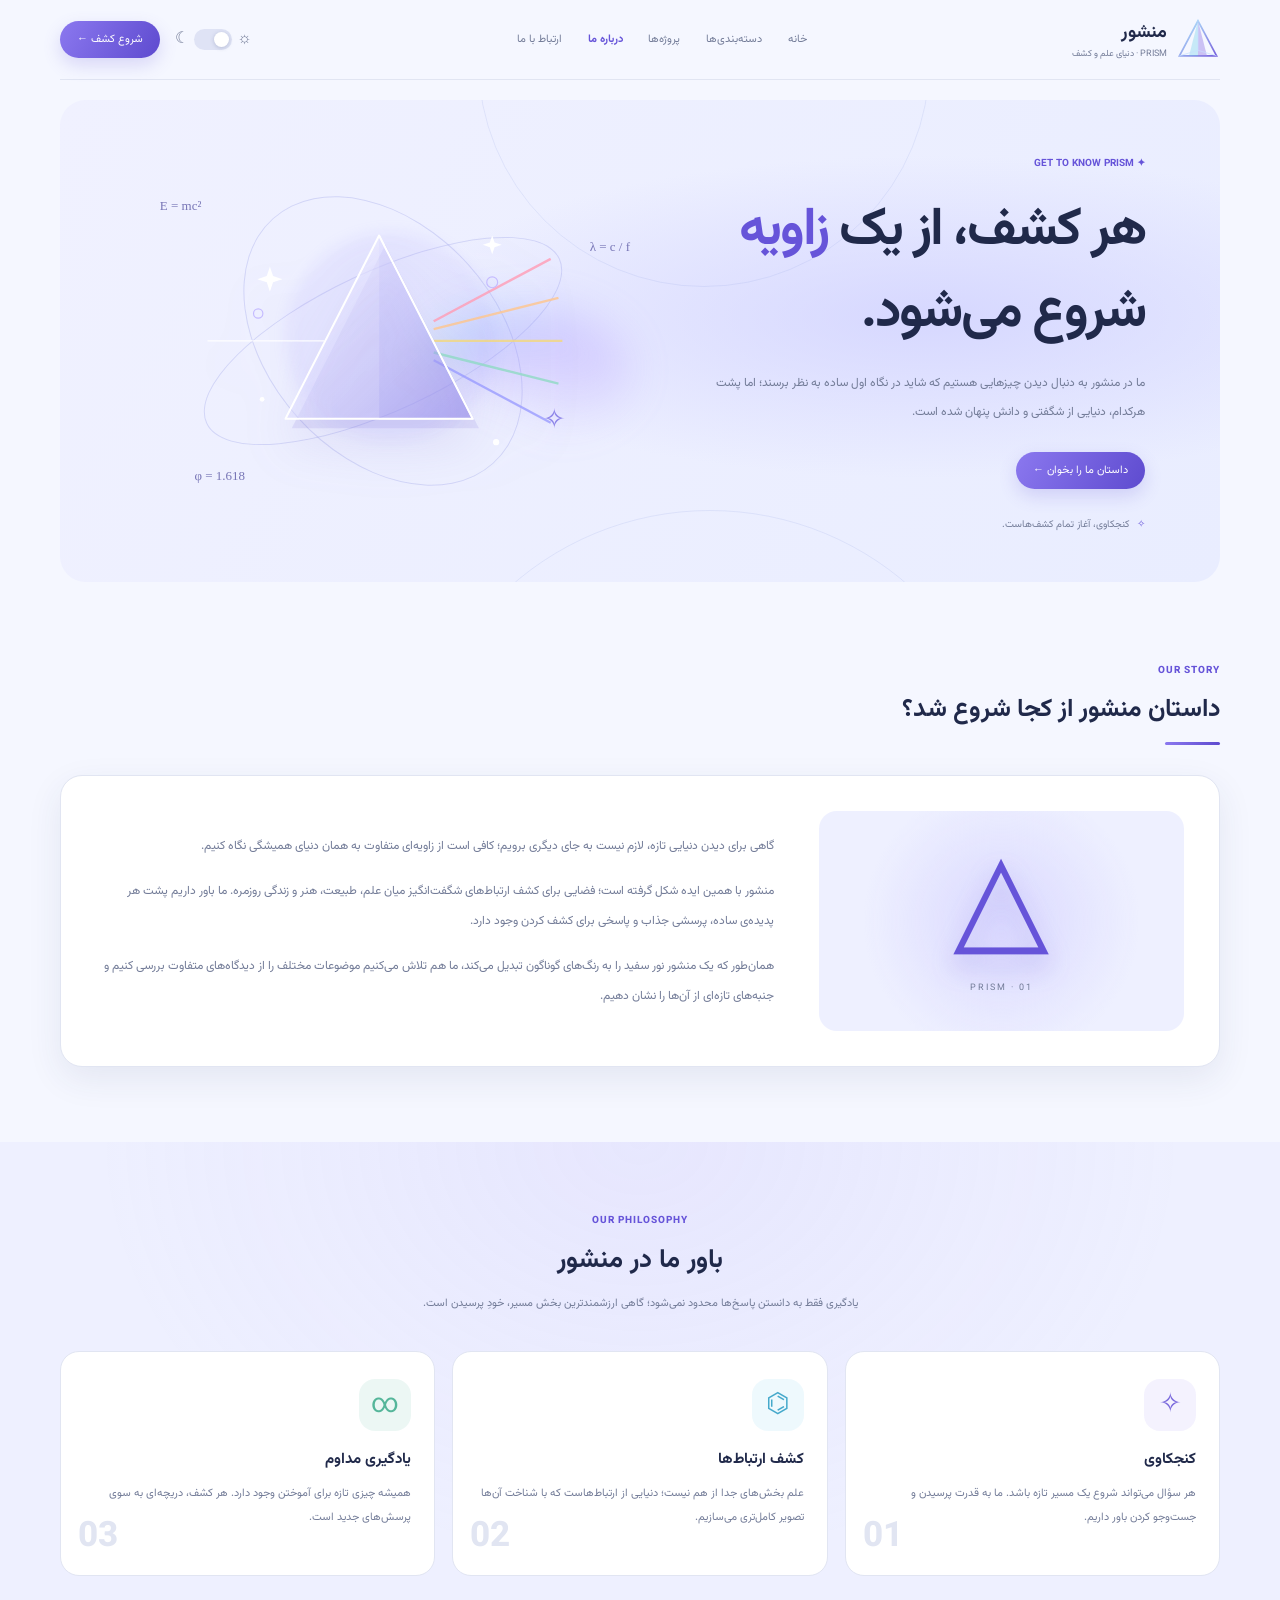
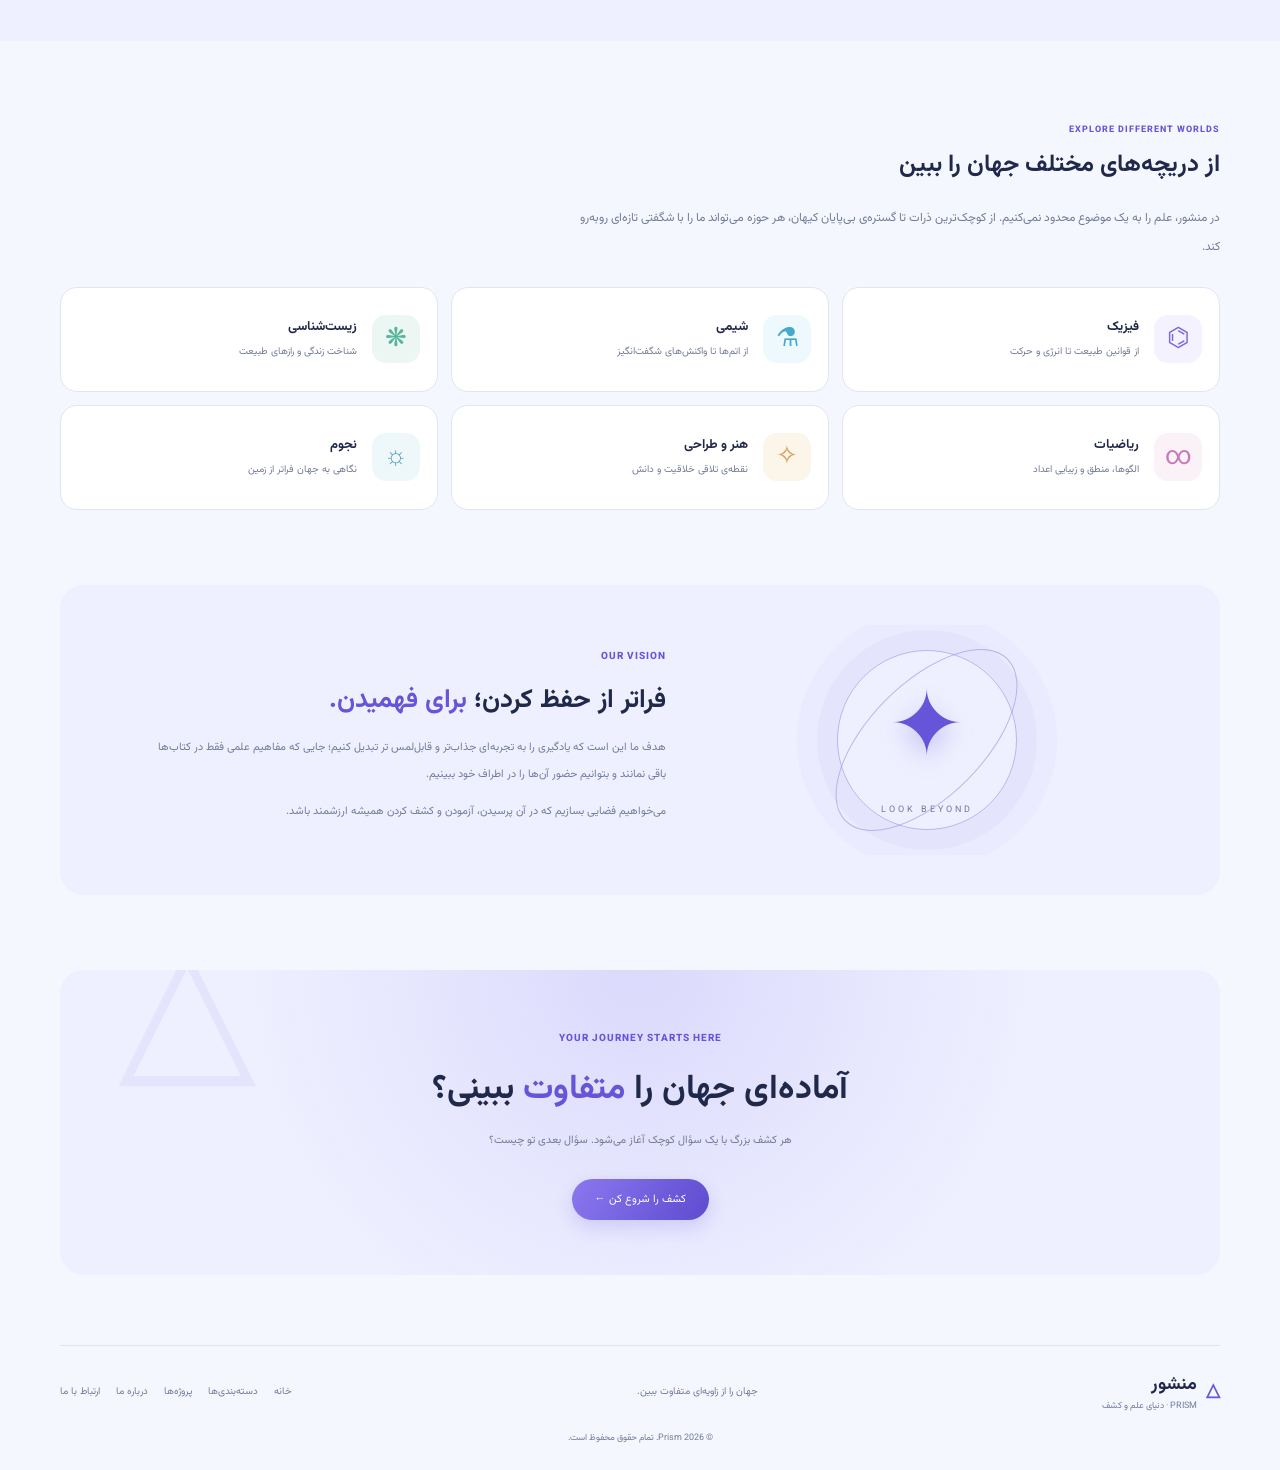
==== about.html @ 22985e74 "about first prep" ====
<!doctype html>
<html lang="fa" dir="rtl">
  <head>
    <meta charset="UTF-8" />
    <meta name="viewport" content="width=device-width, initial-scale=1.0" />
    <title>درباره ما | منشور</title>
    <link rel="preconnect" href="https://fonts.googleapis.com" />
    <link
      href="https://fonts.googleapis.com/css2?family=Vazirmatn:wght@400;500;600;700;800&display=swap"
      rel="stylesheet"
    />
    <link rel="stylesheet" href="./assets/styles/index.css" />
    <link rel="stylesheet" href="./assets/styles/about.css" />
  </head>
  <body>
    <input type="checkbox" id="theme" class="theme-toggle" />
    <div class="site">
      <header class="header container">
        <a href="index.html" class="brand">
          <svg viewBox="0 0 64 64" class="logo">
            <defs>
              <linearGradient id="logo-gradient" x2="1" y2="1">
                <stop stop-color="#b9f5ff" />
                <stop offset="1" stop-color="#7660dc" />
              </linearGradient>
            </defs>
            <path
              d="M32 4 5 55h54L32 4Z"
              fill="none"
              stroke="url(#logo-gradient)"
              stroke-width="2.5"
            />
            <path d="M32 4 19 55h13V4Z" fill="#70cde8" opacity=".35" />
            <path d="M32 4 45 55H32Z" fill="#a28bea" opacity=".5" />
            <path d="M5 55 32 47 59 55M32 4v43" fill="none" stroke="#c7dfff" />
          </svg>
          <span>
            <strong>منشور</strong>
            <small>PRISM · دنیای علم و کشف</small>
          </span>
        </a>
        <nav class="navbar">
          <a href="index.html#home">خانه</a>
          <a href="index.html#topics">دسته‌بندی‌ها</a>
          <a href="index.html#projects">پروژه‌ها</a>
          <a href="about.html" class="active">درباره ما</a>
          <a href="index.html#contact">ارتباط با ما</a>
        </nav>
        <div class="header-actions">
          <label for="theme" class="theme-switch">
            <span>☼</span>
            <i><b></b></i>
            <span>☾</span>
          </label>
          <a href="index.html#projects" class="small-btn"> شروع کشف ← </a>
        </div>
      </header>
      <main>
        <section class="about-hero container">
          <div class="about-hero-content">
            <span class="eyebrow"> ✦ GET TO KNOW PRISM </span>
            <h1>
              هر کشف، از یک
              <em>زاویه</em>
              شروع می‌شود.
            </h1>
            <p>
              ما در منشور به دنبال دیدن چیزهایی هستیم که شاید در نگاه اول ساده
              به نظر برسند؛ اما پشت هرکدام، دنیایی از شگفتی و دانش پنهان شده
              است.
            </p>
            <a href="#our-story" class="primary-btn"> داستان ما را بخوان ← </a>
            <div class="hero-caption">
              <span>✧</span>
              کنجکاوی، آغاز تمام کشف‌هاست.
            </div>
          </div>
          <div class="about-hero-visual">
            <div class="about-orbit orbit-a"></div>
            <div class="about-orbit orbit-b"></div>
            <span class="about-formula formula-a">E = mc²</span>
            <span class="about-formula formula-b">λ = c / f</span>
            <span class="about-formula formula-c">φ = 1.618</span>
            <div class="about-rainbow"></div>
            <!-- <svg
              viewBox="0 0 440 430"
              class="about-prism"
              role="img"
              aria-label="منشور شیشه‌ای"
            >
              <defs>
                <linearGradient id="about-glass" x2="1" y2="1">
                  <stop stop-color="#efffff" stop-opacity=".85" />
                  <stop offset=".5" stop-color="#a7baff" stop-opacity=".3" />
                  <stop offset="1" stop-color="#7660d9" stop-opacity=".55" />
                </linearGradient>
              </defs>
              <ellipse
                cx="220"
                cy="370"
                rx="155"
                ry="17"
                fill="#8b85e8"
                opacity=".16"
              />
              <path
                d="M220 28 34 350 406 350Z"
                fill="url(#about-glass)"
                stroke="#c9f4ff"
                stroke-width="2"
              />
              <path
                d="M220 28 34 350 220 316Z"
                fill="#78d9ed"
                opacity=".25"
                stroke="#d7f8ff"
              />
              <path
                d="M220 28 406350 220 316Z"
                fill="#b69aff"
                opacity=".25"
                stroke="#e3d7ff"
              />
              <path
                d="M34 350 220 316 406 350 220 382Z"
                fill="#9586e8"
                opacity=".3"
                stroke="#e2dcff"
              />
              <path
                d="M220 28V316M220 316 34 350M220 316 406 350"
                fill="none"
                stroke="white"
                stroke-width="1.8"
              />
            </svg> -->
            <svg
              class="about-prism"
              viewBox="0 0 500 420"
              xmlns="http://www.w3.org/2000/svg"
              role="img"
              aria-label="A glass prism splitting white light into a rainbow"
            >
              <defs>
                <linearGradient id="prismGlass" x1="0" y1="0" x2="1" y2="1">
                  <stop offset="0%" stop-color="#ffffff" stop-opacity=".85" />
                  <stop offset="50%" stop-color="#c8c5ff" stop-opacity=".35" />
                  <stop offset="100%" stop-color="#8e83e8" stop-opacity=".55" />
                </linearGradient>

                <linearGradient id="rainbow" x1="0" y1="0" x2="1" y2="0">
                  <stop offset="0%" stop-color="#ff8ca8" />
                  <stop offset="25%" stop-color="#ffc58b" />
                  <stop offset="50%" stop-color="#f6e58d" />
                  <stop offset="75%" stop-color="#9adbc4" />
                  <stop offset="100%" stop-color="#9b9bff" />
                </linearGradient>

                <linearGradient id="lightBeam">
                  <stop offset="0%" stop-color="#ffffff" stop-opacity=".9" />
                  <stop offset="100%" stop-color="#ffffff" stop-opacity="0" />
                </linearGradient>

                <filter
                  id="softGlow"
                  x="-50%"
                  y="-50%"
                  width="200%"
                  height="200%"
                >
                  <feGaussianBlur stdDeviation="9" />
                </filter>
              </defs>

              <!-- Background glow -->
              <circle
                cx="260"
                cy="205"
                r="135"
                fill="#a99fff"
                opacity=".13"
                filter="url(#softGlow)"
              />

              <!-- Incoming light -->
              <path
                d="M25 210 L175 210"
                stroke="url(#lightBeam)"
                stroke-width="5"
                stroke-linecap="round"
              />

              <path
                d="M25 210 L175 210"
                stroke="#ffffff"
                stroke-width="1.5"
                opacity=".9"
              />

              <!-- Rainbow light -->
              <path
                d="M315 185 L465 105"
                stroke="#ff9bb4"
                stroke-width="3"
                opacity=".8"
              />

              <path
                d="M315 195 L475 155"
                stroke="#ffc58b"
                stroke-width="3"
                opacity=".8"
              />

              <path
                d="M315 210 L480 210"
                stroke="#f3d77c"
                stroke-width="3"
                opacity=".8"
              />

              <path
                d="M315 225 L475 265"
                stroke="#8fdac4"
                stroke-width="3"
                opacity=".8"
              />

              <path
                d="M315 235 L465 315"
                stroke="#9a9cff"
                stroke-width="3"
                opacity=".8"
              />

              <!-- Prism shadow -->
              <path
                d="M245 75 L365 310 L125 310 Z"
                fill="#6555c9"
                opacity=".12"
                transform="translate(8 12)"
              />

              <!-- Main prism -->
              <path
                d="M245 75 L365 310 L125 310 Z"
                fill="url(#prismGlass)"
                stroke="#ffffff"
                stroke-width="2.5"
                stroke-linejoin="round"
              />

              <!-- Inner glass reflection -->
              <path
                d="M245 75 L245 310 L125 310 Z"
                fill="#ffffff"
                opacity=".15"
              />

              <path
                d="M245 75 L365 310 L245 310"
                fill="none"
                stroke="#ffffff"
                stroke-width="2"
                opacity=".65"
              />

              <!-- Small sparkles -->
              <g fill="#ffffff">
                <path
                  d="M105 115 L109 127 L121 131 L109 135 L105 147 L101 135 L89 131 L101 127 Z"
                />
                <path
                  d="M390 75 L393 84 L402 87 L393 90 L390 99 L387 90 L378 87 L387 84 Z"
                />
                <circle cx="395" cy="340" r="4" />
                <circle cx="95" cy="285" r="3" />
              </g>

              <!-- Decorative circles -->
              <circle
                cx="390"
                cy="135"
                r="7"
                fill="none"
                stroke="#c4baff"
                stroke-width="1.5"
              />
              <circle
                cx="90"
                cy="175"
                r="6"
                fill="none"
                stroke="#c4baff"
                stroke-width="1.5"
              />
            </svg>
            <span class="about-spark">✧</span>
          </div>
        </section>
        <section class="story-section container" id="our-story">
          <div class="story-heading">
            <small>OUR STORY</small>
            <h2>داستان منشور از کجا شروع شد؟</h2>
            <span class="heading-line"></span>
          </div>
          <div class="story-content">
            <div class="story-symbol">
              <span>△</span>
              <small>PRISM · 01</small>
            </div>
            <div class="story-text">
              <p>
                گاهی برای دیدن دنیایی تازه، لازم نیست به جای دیگری برویم؛ کافی
                است از زاویه‌ای متفاوت به همان دنیای همیشگی نگاه کنیم.
              </p>
              <p>
                منشور با همین ایده شکل گرفته است؛ فضایی برای کشف ارتباط‌های
                شگفت‌انگیز میان علم، طبیعت، هنر و زندگی روزمره. ما باور داریم
                پشت هر پدیده‌ی ساده، پرسشی جذاب و پاسخی برای کشف کردن وجود دارد.
              </p>
              <p>
                همان‌طور که یک منشور نور سفید را به رنگ‌های گوناگون تبدیل
                می‌کند، ما هم تلاش می‌کنیم موضوعات مختلف را از دیدگاه‌های متفاوت
                بررسی کنیم و جنبه‌های تازه‌ای از آن‌ها را نشان دهیم.
              </p>
            </div>
          </div>
        </section>
        <section class="philosophy-section">
          <div class="container">
            <div class="center-heading">
              <small>OUR PHILOSOPHY</small>
              <h2>باور ما در منشور</h2>
              <p>
                یادگیری فقط به دانستن پاسخ‌ها محدود نمی‌شود؛ گاهی ارزشمندترین
                بخش مسیر، خودِ پرسیدن است.
              </p>
            </div>
            <div class="belief-grid">
              <article class="belief-card">
                <div class="belief-icon purple-icon">✧</div>
                <h3>کنجکاوی</h3>
                <p>
                  هر سؤال می‌تواند شروع یک مسیر تازه باشد. ما به قدرت پرسیدن و
                  جست‌وجو کردن باور داریم.
                </p>
                <span>01</span>
              </article>
              <article class="belief-card">
                <div class="belief-icon blue-icon">⌬</div>
                <h3>کشف ارتباط‌ها</h3>
                <p>
                  علم بخش‌های جدا از هم نیست؛ دنیایی از ارتباط‌هاست که با شناخت
                  آن‌ها تصویر کامل‌تری می‌سازیم.
                </p>
                <span>02</span>
              </article>
              <article class="belief-card">
                <div class="belief-icon green-icon">∞</div>
                <h3>یادگیری مداوم</h3>
                <p>
                  همیشه چیزی تازه برای آموختن وجود دارد. هر کشف، دریچه‌ای به سوی
                  پرسش‌های جدید است.
                </p>
                <span>03</span>
              </article>
            </div>
          </div>
        </section>
        <section class="fields-section container">
          <div class="section-heading">
            <div>
              <small>EXPLORE DIFFERENT WORLDS</small>
              <h2>از دریچه‌های مختلف جهان را ببین</h2>
            </div>
          </div>
          <p class="fields-description">
            در منشور، علم را به یک موضوع محدود نمی‌کنیم. از کوچک‌ترین ذرات تا
            گستره‌ی بی‌پایان کیهان، هر حوزه می‌تواند ما را با شگفتی تازه‌ای
            روبه‌رو کند.
          </p>
          <div class="fields-grid">
            <article class="field-card field-purple">
              <span>⌬</span>
              <div>
                <h3>فیزیک</h3>
                <p>از قوانین طبیعت تا انرژی و حرکت</p>
              </div>
            </article>
            <article class="field-card field-blue">
              <span>⚗</span>
              <div>
                <h3>شیمی</h3>
                <p>از اتم‌ها تا واکنش‌های شگفت‌انگیز</p>
              </div>
            </article>
            <article class="field-card field-green">
              <span>❋</span>
              <div>
                <h3>زیست‌شناسی</h3>
                <p>شناخت زندگی و رازهای طبیعت</p>
              </div>
            </article>
            <article class="field-card field-pink">
              <span>∞</span>
              <div>
                <h3>ریاضیات</h3>
                <p>الگوها، منطق و زیبایی اعداد</p>
              </div>
            </article>
            <article class="field-card field-orange">
              <span>✧</span>
              <div>
                <h3>هنر و طراحی</h3>
                <p>نقطه‌ی تلاقی خلاقیت و دانش</p>
              </div>
            </article>
            <article class="field-card field-cyan">
              <span>☼</span>
              <div>
                <h3>نجوم</h3>
                <p>نگاهی به جهان فراتر از زمین</p>
              </div>
            </article>
          </div>
        </section>
        <section class="vision-section container">
          <div class="vision-art">
            <div class="vision-circle circle-one"></div>
            <div class="vision-circle circle-two"></div>
            <span>✦</span>
            <small>LOOK BEYOND</small>
          </div>
          <div class="vision-content">
            <small>OUR VISION</small>
            <h2>
              فراتر از حفظ کردن؛
              <em>برای فهمیدن.</em>
            </h2>
            <p>
              هدف ما این است که یادگیری را به تجربه‌ای جذاب‌تر و قابل‌لمس‌ تر
              تبدیل کنیم؛ جایی که مفاهیم علمی فقط در کتاب‌ها باقی نمانند و
              بتوانیم حضور آن‌ها را در اطراف خود ببینیم.
            </p>
            <p>
              می‌خواهیم فضایی بسازیم که در آن پرسیدن، آزمودن و کشف کردن همیشه
              ارزشمند باشد.
            </p>
          </div>
        </section>
        <section class="about-cta container">
          <div class="cta-decoration">△</div>
          <small>YOUR JOURNEY STARTS HERE</small>
          <h2>
            آماده‌ای جهان را
            <em>متفاوت</em> ببینی؟
          </h2>
          <p>هر کشف بزرگ با یک سؤال کوچک آغاز می‌شود. سؤال بعدی تو چیست؟</p>
          <a href="index.html#topics" class="cta-button"> کشف را شروع کن ← </a>
        </section>
      </main>
      <footer class="footer container" id="contact">
        <a href="index.html" class="brand">
          <strong class="footer-logo">△</strong>
          <span>
            <b>منشور</b>
            <small>PRISM · دنیای علم و کشف</small>
          </span>
        </a>
        <p>جهان را از زاویه‌ای متفاوت ببین.</p>
        <div class="footer-links">
          <a href="index.html#home">خانه</a>
          <a href="index.html#topics">دسته‌بندی‌ها</a>
          <a href="index.html#projects">پروژه‌ها</a>
          <a href="about.html">درباره ما</a>
          <a href="index.html#contact">ارتباط با ما</a>
        </div>
        <small class="copyright"> © 2026 Prism. تمام حقوق محفوظ است. </small>
      </footer>
    </div>
  </body>
</html>
---- assets/styles/index.css ----
:root {
  /* Main colors */
  --bg: #f5f7ff;
  --surface: #ffffff;
  --soft: #eef0ff;
  --text: #20294a;
  --muted: #737c98;
  --line: #e1e5f2;
  --primary: #6654d9;
  --shadow: 0 12px 35px #2e366a16;

  /* Prism colors */
  --prism-glass: #c8c5ff;
  --prism-shadow: #6555c9;
  --prism-glow: #a99fff;
  --prism-reflection: #ffffff;

  /* Rainbow colors */
  --rainbow-pink: #ff8ca8;
  --rainbow-orange: #ffc58b;
  --rainbow-yellow: #f6e58d;
  --rainbow-green: #9adbc4;
  --rainbow-purple: #9b9bff;

  /* Decorative colors */
  --prism-sparkle: #ffffff;
  --prism-decoration: #c4baff;
}
* {
  box-sizing: border-box;
}

html {
  scroll-behavior: smooth;
}

body {
  margin: 0;
  background: var(--bg);
  color: var(--text);
  font-family: "Vazirmatn", sans-serif;
  transition:
    background 0.3s,
    color 0.3s;
}
a {
  color: inherit;
  text-decoration: none;
}
.container {
  width: min(1160px, calc(100% - 44px));
  margin: auto;
}
.site {
  overflow: hidden;
}
.theme-toggle {
  position: absolute;
  opacity: 0;
  pointer-events: none;
}
.header {
  min-height: 80px;
  display: flex;
  align-items: center;
  justify-content: space-between;
  gap: 22px;
  border-bottom: 1px solid var(--line);
}
.brand {
  display: flex;
  align-items: center;
  gap: 9px;
  flex-shrink: 0;
}
.logo {
  width: 44px;
  aspect-ratio: 1;
}
.brand span {
  display: flex;
  flex-direction: column;
}
.brand strong,
.brand b {
  font-size: 18px;
}
.brand small {
  font-size: 9px;
  color: var(--muted);
}
.navbar {
  display: flex;
  gap: clamp(12px, 2vw, 27px);
}
.navbar a {
  font-size: 11px;
  color: var(--muted);
  transition: color 0.2s;
}
.navbar a:hover,
.navbar .active {
  color: var(--primary);
  font-weight: 700;
}
.header-actions {
  display: flex;
  align-items: center;
  gap: 15px;
}
.theme-switch {
  display: flex;
  align-items: center;
  gap: 5px;
  cursor: pointer;
  color: var(--muted);
}
.theme-switch i {
  width: 38px;
  height: 21px;
  border-radius: 20px;
  background: #dfe3f5;
  padding: 3px;
}
.theme-switch i b {
  display: block;
  width: 15px;
  height: 15px;
  background: white;
  border-radius: 50%;
  transition: transform 0.25s;
  box-shadow: 0 1px 4px #64709a55;
}

.small-btn,
.primary-btn {
  background: linear-gradient(120deg, #8b78ef, #5e4bcf);
  color: white;
  border-radius: 25px;
  padding: 10px 17px;
  font-size: 11px;
  box-shadow: 0 7px 18px #6654d933;
}

.hero {
  position: relative;
  isolation: isolate;
  overflow: hidden;
  margin-top: 20px;
  min-height: 475px;
  padding: 55px clamp(25px, 6vw, 75px);
  border-radius: 26px;
  display: grid;
  grid-template-columns: 1fr 1fr;
  align-items: center;
  gap: 15px;
  background:
    radial-gradient(ellipse at 75% 45%, #c8c8ff99, transparent 43%),
    linear-gradient(120deg, #f0f1ff, #e9edff);
}
.hero:before,
.hero:after {
  content: "";
  position: absolute;
  z-index: -1;
  border: 1px solid #9da8e533;
  border-radius: 50%;
}
.hero:before {
  width: 500px;
  height: 500px;
  right: 24%;
  top: -50%;
}
.hero:after {
  width: 650px;
  height: 650px;
  right: 20%;
  bottom: -110%;
}
.hero-content {
  z-index: 2;
}
.eyebrow {
  color: var(--primary);
  font-size: 10px;
  font-weight: 700;
}
.hero h1 {
  font-size: clamp(36px, 5vw, 56px);
  line-height: 1.4;
  margin: 15px 0 10px;
  letter-spacing: -2px;
}
h1 em {
  font-style: normal;
  color: var(--primary);
}
.hero h3 {
  font-size: 15px;
  margin: 0 0 9px;
}
.hero-content p {
  font-size: 12px;
  color: var(--muted);
  line-height: 2.2;
  max-width: 430px;
}
.hero-buttons {
  display: flex;
  flex-wrap: wrap;
  gap: 11px;
  margin-top: 22px;
}

.primary-btn,
.secondary-btn {
  display: inline-block;
  border-radius: 25px;
  padding: 10px 17px;
  font-size: 11px;
  transition: 0.25s;
}
.primary-btn:hover,
.secondary-btn:hover {
  transform: translateY(-3px);
}
.secondary-btn {
  border: 1px solid #b9bce0;
  background: #ffffff66;
}
.hero-note {
  display: block;
  color: var(--muted);
  font-size: 10px;
  margin-top: 25px;
}
.hero-visual {
  position: relative;
  min-height: 350px;

  display: grid;
  place-items: center;
}
.prism {
  width: min(100%, 410px);
  z-index: 2;
  filter: drop-shadow(0 25px 22px #7167c52b);
}
.formula {
  position: absolute;
  color: #7775b6;
  font: 14px Georgia;
  z-index: 3;
}
.formula-1 {
  top: 7%;
  left: 5%;
}

.formula-2 {
  right: 0;
  top: 17%;
}
.formula-3 {
  bottom: 8%;
  left: 12%;
}
.orbit {
  position: absolute;
  border: 1px solid #9a9fe755;
  border-radius: 50%;
  transform: rotate(-25deg);
}
.orbit-1 {
  width: 420px;
  height: 140px;
}
.orbit-2 {
  width: 350px;
  height: 230px;
  transform: rotate(48deg);
}
.rainbow {
  position: absolute;
  width: 220px;
  height: 140px;
  right: -4%;
  top: 38%;
  border-radius: 50%;
  background: conic-gradient(
    from 250deg at 10% 50%,
    #ff6c8c77,
    #ffcf6c77,
    #70e6c977,
    #67baff77,
    #a78aff77,
    transparent 65%
  );
  filter: blur(22px);
  opacity: 0.65;
}
.spark {
  position: absolute;
  right: 12%;
  bottom: 22%;
  color: #8c83e8;
  font-size: 25px;
  z-index: 3;
}
.section {
  padding-top: 62px;
}
.section-heading {
  display: flex;
  align-items: end;
  justify-content: space-between;
  margin-bottom: 20px;
  gap: 15px;
}
.section-heading small,
.about-content > small {
  font-size: 9px;
  color: var(--primary);
  font-weight: 800;
  letter-spacing: 1px;
}
.section-heading h2,
.about-content h2 {
  font-size: 24px;
  margin: 5px 0 0;
}
.section-heading a {
  font-size: 11px;
  color: var(--primary);
}
.section-heading p {
  font-size: 11px;
  color: var(--muted);
}
.categories {
  display: grid;
  grid-template-columns: repeat(6, 1fr);
  gap: 12px;
}
.category {
  min-height: 135px;
  background: var(--surface);
  border: 1px solid var(--line);
  border-radius: 17px;
  display: flex;
  align-items: center;
  justify-content: center;
  flex-direction: column;
  gap: 7px;
  box-shadow: 0 5px 18px #29366a0a;
  transition: 0.25s;
}
.category:hover {
  transform: translateY(-5px);
  box-shadow: var(--shadow);
}
.category i {
  display: grid;
  place-items: center;
  width: 45px;
  height: 45px;
  border-radius: 14px;
  background: #8c79ef19;
  color: #7968dc;
  font-size: 25px;
}
.category strong {
  font-size: 12px;
}
.category small {
  font-size: 9px;
  color: var(--muted);
}
.blue i {
  color: #45a9cb;
  background: #5cc6e51b;
}
.green i {
  color: #55b69a;
  background: #55b69a1c;
}
.pink i {
  color: #c77ab7;
  background: #d58ac21c;
}
.orange i {
  color: #d49a52;
  background: #eab45b22;
}
.cyan i {
  color: #559dbd;
  background: #64c2d51c;
}
.features {
  display: grid;
  grid-template-columns: 1fr 1fr;
  gap: 17px;
  padding-top: 38px;
}
.feature {
  min-height: 205px;
  border-radius: 21px;
  padding: 26px;
  display: flex;
  align-items: center;
  gap: 20px;
  color: white;
  overflow: hidden;
  position: relative;
}
.feature-purple {
  background: linear-gradient(120deg, #6b5bd5, #a08be9);
}
.feature-blue {
  background: linear-gradient(120deg, #5eb8cf, #8bcee0);
}
.feature-icon {
  width: 75px;
  height: 75px;
  flex: 0 0 75px;
  border: 1px solid #ffffff70;
  border-radius: 23px;
  background: #ffffff22;
  display: grid;
  place-items: center;
  font-size: 40px;
}
.feature small {
  font-size: 9px;
}
.feature h2 {
  font-size: 18px;
  margin: 5px 0;
}
.feature p {
  font-size: 10px;
  line-height: 2;
  color: #ffffffdf;
  margin: 0;
}
.feature a {
  display: inline-block;
  background: white;
  color: #51469b;
  border-radius: 22px;
  padding: 8px 14px;
  font-size: 10px;
  margin-top: 13px;
}

.feature::after {
  content: "";
  position: absolute;
  width: 220px;
  height: 220px;
  border: 1px solid #ffffff44;
  border-radius: 50%;
  left: -55px;
  bottom: -140px;
  box-shadow:
    0 0 0 20px #ffffff0b,
    0 0 0 45px #ffffff0b;
}
.projects {
  display: grid;
  grid-template-columns: repeat(3, 1fr);
  gap: 17px;
}
.project-card {
  background: var(--surface);
  border: 1px solid var(--line);
  border-radius: 17px;
  overflow: hidden;
  transition: 0.25s;
}
.project-card:hover {
  transform: translateY(-5px);
  box-shadow: var(--shadow);
}
.project-art {
  height: 165px;
  background: radial-gradient(ellipse, #203d67, #08152e);
  display: grid;
  place-items: center;
  color: #75d9ee;
}
.solar {
  background:
    radial-gradient(
      circle at 25% 50%,
      #ffbd4b 0 6px,
      #ffbd4b66 8px,
      transparent 30px
    ),
    radial-gradient(
      ellipse at 25% 50%,
      transparent 0 45px,
      #7aa7ff99 46px 47px,
      transparent 48px 78px,
      #7aa7ff66 79px 80px,
      transparent 81px
    ),
    linear-gradient(130deg, #071329, #1b2a56);
}
.solar span {
  font-size: 27px;
  color: #ffcb67;
  text-shadow: 0 0 22px #ffb13c;
}
.wave svg {
  width: 100%;
  filter: drop-shadow(0 0 8px #67d8ef);
}
.atom span {
  font-size: 75px;
  color: #9de6d3;
  text-shadow: 0 0 20px #73e3d5;
}
.project-info {
  padding: 15px 18px 19px;
}
.project-info small {
  color: var(--primary);
  font-size: 9px;
}
.project-info h3 {
  font-size: 14px;
  margin: 5px 0;
}
.project-info p {
  font-size: 10px;
  color: var(--muted);
  margin: 0;
}

.about {
  margin-top: 65px;
  margin-bottom: 60px;
  padding: 35px 7%;
  border-radius: 23px;
  background: var(--soft);
  display: grid;
  grid-template-columns: 0.9fr 1.1fr;
  align-items: center;
  gap: 45px;
}
.about-art {
  height: 200px;
  display: grid;
  place-items: center;
  position: relative;
  overflow: hidden;
}
.about-art:before {
  content: "";
  position: absolute;
  width: 250px;
  height: 95px;
  border: 1px solid #8d81df88;
  border-radius: 50%;
  transform: rotate(-25deg);
  box-shadow:
    0 0 0 20px #9a8ce812,
    0 0 0 40px #9a8ce80d;
}
.about-art span {
  font-size: 110px;
  color: #8877e5;
  filter: drop-shadow(0 10px 12px #7465d955);
}
.about-art i {
  position: absolute;
  right: 15%;
  top: 10%;
  font-size: 32px;
  color: #65bccc;
}
.about-content p {
  font-size: 12px;
  line-height: 2.3;
  color: var(--muted);
  max-width: 540px;
}
.about-content .primary-btn {
  margin-top: 10px;
}

.footer {
  border-top: 1px solid var(--line);
  padding-block: 25px;
  display: flex;
  align-items: center;
  justify-content: space-between;
  gap: 18px;
  flex-wrap: wrap;
}
.footer-logo {
  font-size: 37px;
  color: var(--primary);
}
.footer > p,
.footer-links {
  font-size: 10px;
  color: var(--muted);
}
.footer-links {
  display: flex;
  gap: 16px;
}
.copyright {
  width: 100%;
  text-align: center;
  color: var(--muted);
  font-size: 9px;
}

body:has(.theme-toggle:checked) {
  color-scheme: dark;
  --bg: #080f22;
  --surface: #111c36;
  --soft: #14203d;
  --text: #edf0ff;
  --muted: #a4aecb;
  --line: #263454;
  --primary: #a99af5;
  --shadow: 0 12px 35px #0005;
}
body:has(.theme-toggle:checked) .theme-switch i {
  background: #6654d9;
}
body:has(.theme-toggle:checked) .theme-switch i b {
  transform: translateX(-17px);
}
body:has(.theme-toggle:checked) .hero {
  background:
    radial-gradient(ellipse at 75% 45%, #6654d944, transparent 43%),
    linear-gradient(120deg, #101b37, #171b42);
}
body:has(.theme-toggle:checked) .secondary-btn {
  background: #ffffff0a;
  border-color: #515d82;
  color: var(--text);
}

@media (max-width: 900px) {
  .navbar {
    gap: 11px;
  }
  .navbar a {
    font-size: 9px;
  }
  .small-btn {
    display: none;
  }
  .categories {
    grid-template-columns: repeat(3, 1fr);
  }
  .hero {
    padding: 40px;
  }
  .hero-visual {
    min-height: 290px;
  }
}

@media (max-width: 650px) {
  .container {
    width: calc(100% - 28px);
  }
  .header {
    padding-block: 12px;
    flex-wrap: wrap;
  }
  .logo {
    width: 38px;
  }
  .navbar {
    order: 3;
    width: 100%;
    overflow: auto;
    padding: 5px 0 8px;
  }
  .navbar a {
    white-space: nowrap;
    font-size: 10px;
  }
  .header-actions {
    margin-inline-start: auto;
  }
  .hero {
    grid-template-columns: 1fr;
    text-align: center;
    padding: 32px 20px 15px;
  }
  .hero h1 {
    font-size: 39px;
  }
  .hero-content p {
    margin-inline: auto;
  }
  .hero-buttons {
    justify-content: center;
  }
  .hero-visual {
    min-height: 260px;
  }
  .prism {
    width: 80%;
  }
  .orbit-1 {
    width: 300px;
  }
  .orbit-2 {
    width: 270px;
  }
  .section {
    padding-top: 45px;
  }
  .section-heading h2 {
    font-size: 20px;
  }
  .categories {
    grid-template-columns: repeat(2, 1fr);
    gap: 9px;
  }
  .features {
    grid-template-columns: 1fr;
    padding-top: 28px;
  }
  .feature {
    min-height: 180px;
    padding: 19px;
    gap: 13px;
  }
  .feature-icon {
    width: 60px;
    height: 60px;
    flex-basis: 60px;
    font-size: 32px;
  }
  .feature h2 {
    font-size: 16px;
  }
  .projects {
    grid-template-columns: 1fr;
  }
  .project-art {
    height: 185px;
  }
  .about {
    grid-template-columns: 1fr;
    gap: 5px;
    text-align: center;
    margin-top: 48px;
    padding: 22px;
  }
  .about-art {
    height: 155px;
  }
  .footer {
    justify-content: center;
    text-align: center;
  }
  .footer-links {
    justify-content: center;
    flex-wrap: wrap;
  }
}
---- assets/styles/about.css ----
.about-hero {
  position: relative;
  isolation: isolate;
  overflow: hidden;
  margin-top: 20px;
  min-height: 440px;
  padding: 50px clamp(25px, 6vw, 75px);
  border-radius: 26px;
  display: grid;
  grid-template-columns: 1fr 1fr;
  align-items: center;
  gap: 20px;
  background:
    radial-gradient(ellipse at 75% 45%, #c8c8ff99, transparent 43%),
    linear-gradient(120deg, #f0f1ff, #e9edff);
}
.about-prism {
  display: block;
  width: 100%;
  max-width: 500px;
  height: auto;
  margin: auto;
}
.about-hero::before,
.about-hero::after {
  content: "";
  position: absolute;
  z-index: -1;
  border: 1px solid #9da8e533;
  border-radius: 50%;
}
.about-hero::before {
  width: 450px;
  height: 450px;
  right: 25%;
  top: -55%;
}
.about-hero::after {
  width: 600px;
  height: 600px;
  right: 18%;
  bottom: -110%;
}
.about-hero-content {
  z-index: 2;
}
.about-hero h1 {
  font-size: clamp(35px, 4.5vw, 53px);
  line-height: 1.55;
  letter-spacing: -2px;
  margin: 15px 0;
}
.about-hero h1 em,
.vision-content h2 em,
.about-cta h2 em {
  font-style: normal;
  color: var(--primary);
}
.about-hero-content > p {
  max-width: 450px;
  font-size: 12px;
  line-height: 2.4;
  color: var(--muted);
}
.about-hero-content .primary-btn {
  display: inline-block;
  margin-top: 13px;
}

.hero-caption {
  margin-top: 28px;
  color: var(--muted);
  font-size: 10px;
}
.hero-caption span {
  color: var(--primary);
  margin-left: 5px;
}
.about-hero-visual {
  position: relative;
  min-height: 340px;
  display: grid;
  place-items: center;
}
.about-prism {
  width: min(100%, 390px);
  z-index: 2;
  filter: drop-shadow(0 25px 22px #7167c52b);
}
.about-orbit {
  position: absolute;
  border: 1px solid #9a9fe755;
  border-radius: 50%;
}
.orbit-a {
  width: 390px;
  height: 140px;
  transform: rotate(-25deg);
}
.orbit-b {
  width: 330px;
  height: 230px;
  transform: rotate(48deg);
}
.about-rainbow {
  position: absolute;
  width: 210px;
  height: 130px;
  right: 0;
  top: 40%;
  border-radius: 50%;
  background: conic-gradient(
    from 250deg at 10% 50%,
    #ff6c8c77,
    #ffcf6c77,
    #70e6c977,
    #67baff77,
    #a78aff77,
    transparent 65%
  );
  filter: blur(22px);
  opacity: 0.65;
}

.about-formula {
  position: absolute;
  color: #7775b6;
  font: 13px Georgia;
  z-index: 3;
}
.formula-a {
  top: 8%;
  left: 5%;
}
.formula-b {
  right: 0;
  top: 20%;
}
.formula-c {
  bottom: 8%;
  left: 12%;
}

.about-spark {
  position: absolute;
  right: 13%;
  bottom: 20%;
  color: #8c83e8;
  font-size: 27px;
  z-index: 3;
}

.story-section {
  padding-top: 75px;
}
.story-heading {
  margin-bottom: 30px;
}
.story-heading small,
.center-heading small,
.vision-content > small,
.about-cta > small {
  color: var(--primary);
  font-size: 10px;
  font-weight: 800;
  letter-spacing: 1px;
}
.story-heading h2 {
  font-size: 25px;
  margin: 8px 0 13px;
}
.heading-line {
  display: block;
  width: 55px;
  height: 3px;
  border-radius: 5px;
  background: linear-gradient(90deg, #8b78ef, #5e4bcf);
}
.story-content {
  display: grid;
  grid-template-columns: 0.7fr 1.3fr;
  gap: 45px;
  align-items: center;
  padding: 35px;
  border: 1px solid var(--line);
  border-radius: 22px;
  background: var(--surface);
  box-shadow: var(--shadow);
}
.story-symbol {
  min-height: 220px;
  border-radius: 18px;
  display: flex;
  flex-direction: column;
  align-items: center;
  justify-content: center;
  gap: 10px;
  background: radial-gradient(circle, #bcb5ff66, transparent 65%), var(--soft);
}
.story-symbol span {
  font-size: 125px;
  line-height: 1;
  color: var(--primary);
  filter: drop-shadow(0 12px 12px #7465d955);
}
.story-symbol small {
  color: var(--muted);
  font-size: 9px;
  letter-spacing: 2px;
}
.story-text p {
  color: var(--muted);
  font-size: 12px;
  line-height: 2.5;
  margin: 0 0 15px;
}
.story-text p:last-child {
  margin-bottom: 0;
}

.philosophy-section {
  margin-top: 75px;
  padding: 65px 0;
  background:
    radial-gradient(ellipse at 50% 0%, #a99af51c, transparent 60%), var(--soft);
}
.center-heading {
  text-align: center;
  max-width: 580px;
  margin: 0 auto 35px;
}
.center-heading h2 {
  font-size: 26px;
  margin: 8px 0;
}
.center-heading p {
  font-size: 11px;
  line-height: 2.2;
  color: var(--muted);
}
.belief-grid {
  display: grid;
  grid-template-columns: repeat(3, 1fr);
  gap: 17px;
}
.belief-card {
  position: relative;
  overflow: hidden;
  padding: 27px 23px;
  min-height: 225px;
  background: var(--surface);
  border: 1px solid var(--line);
  border-radius: 19px;
  transition: 0.25s;
}
.belief-card:hover {
  transform: translateY(-6px);
  box-shadow: var(--shadow);
}
.belief-icon {
  width: 52px;
  height: 52px;
  display: grid;
  place-items: center;
  border-radius: 16px;
  font-size: 27px;
}
.purple-icon {
  color: #7968dc;
  background: #8c79ef19;
}
.blue-icon {
  color: #45a9cb;
  background: #5cc6e51b;
}
.green-icon {
  color: #55b69a;
  background: #55b69a1c;
}
.belief-card h3 {
  font-size: 15px;
  margin: 17px 0 8px;
}
.belief-card p {
  color: var(--muted);
  font-size: 11px;
  line-height: 2.2;
}
.belief-card > span {
  position: absolute;
  left: 17px;
  bottom: 10px;
  color: var(--line);
  font-size: 35px;
  font-weight: 800;
}

.fields-section {
  padding-top: 75px;
}
.fields-description {
  max-width: 650px;
  color: var(--muted);
  font-size: 12px;
  line-height: 2.4;
  margin: 12px 0 25px;
}
.fields-grid {
  display: grid;
  grid-template-columns: repeat(3, 1fr);
  gap: 13px;
}
.field-card {
  min-height: 105px;
  padding: 17px;
  display: flex;
  align-items: center;
  gap: 15px;
  background: var(--surface);
  border: 1px solid var(--line);
  border-radius: 17px;
  transition: 0.25s;
}
.field-card:hover {
  transform: translateY(-4px);
  box-shadow: var(--shadow);
}
.field-card > span {
  width: 48px;
  height: 48px;
  flex: 0 0 48px;
  display: grid;
  place-items: center;
  border-radius: 14px;
  font-size: 26px;
}
.field-card h3 {
  font-size: 13px;
  margin: 0 0 5px;
}
.field-card p {
  font-size: 10px;
  color: var(--muted);
  margin: 0;
  line-height: 1.9;
}
.field-purple > span {
  color: #7968dc;
  background: #8c79ef19;
}
.field-blue > span {
  color: #45a9cb;
  background: #5cc6e51b;
}
.field-green > span {
  color: #55b69a;
  background: #55b69a1c;
}
.field-pink > span {
  color: #c77ab7;
  background: #d58ac21c;
}
.field-orange > span {
  color: #d49a52;
  background: #eab45b22;
}
.field-cyan > span {
  color: #559dbd;
  background: #64c2d51c;
}

.vision-section {
  margin-top: 75px;
  padding: 40px 6%;
  display: grid;
  grid-template-columns: 0.9fr 1.1fr;
  align-items: center;
  gap: 45px;
  border-radius: 23px;
  background: var(--soft);
}
.vision-art {
  position: relative;
  min-height: 230px;
  display: flex;
  flex-direction: column;
  align-items: center;
  justify-content: center;
  overflow: hidden;
}
.vision-circle {
  position: absolute;
  border: 1px solid #8d81df88;
  border-radius: 50%;
}
.circle-one {
  width: 180px;
  height: 180px;
  box-shadow:
    0 0 0 20px #9a8ce812,
    0 0 0 40px #9a8ce80d;
}
.circle-two {
  width: 115px;
  height: 230px;
  transform: rotate(45deg);
}
.vision-art > span {
  z-index: 2;
  font-size: 90px;
  color: var(--primary);
  filter: drop-shadow(0 10px 12px #7465d955);
}
.vision-art > small {
  z-index: 2;
  font-size: 9px;
  letter-spacing: 3px;
  color: var(--muted);
}
.vision-content h2 {
  font-size: 26px;
  line-height: 1.8;
  margin: 10px 0;
}
.vision-content p {
  font-size: 11px;
  line-height: 2.4;
  color: var(--muted);
}

.about-cta {
  position: relative;
  isolation: isolate;
  overflow: hidden;
  margin-top: 75px;
  margin-bottom: 70px;
  padding: 55px 20px;
  text-align: center;
  border-radius: 24px;
  background:
    radial-gradient(circle at 50% 0%, #a99af544, transparent 60%), var(--soft);
}
.about-cta h2 {
  font-size: clamp(24px, 4vw, 34px);
  margin: 13px 0;
}
.about-cta p {
  font-size: 11px;
  color: var(--muted);
  line-height: 2.2;
}
.cta-button {
  display: inline-block;
  margin-top: 15px;
  padding: 12px 23px;
  border-radius: 25px;
  color: white;
  font-size: 11px;
  background: linear-gradient(120deg, #8b78ef, #5e4bcf);
  box-shadow: 0 7px 18px #6654d933;
  transition: 0.25s;
}
.cta-button:hover {
  transform: translateY(-3px);
  box-shadow: 0 10px 22px #6654d955;
}
.cta-decoration {
  position: absolute;
  z-index: -1;
  left: 5%;
  top: -40px;
  font-size: 180px;
  line-height: 1;
  color: var(--primary);
  opacity: 0.07;
}

body:has(.theme-toggle:checked) .about-hero {
  background:
    radial-gradient(ellipse at 75% 45%, #6654d944, transparent 43%),
    linear-gradient(120deg, #101b37, #171b42);
}
body:has(.theme-toggle:checked) .about-formula {
  color: #aaa2e5;
}

@media (max-width: 900px) {
  .about-hero {
    padding: 40px;
  }
  .about-hero-visual {
    min-height: 290px;
  }
  .about-prism {
    width: 100%;
  }
  .story-content {
    gap: 25px;
  }
  .belief-grid {
    gap: 12px;
  }
  .vision-section {
    gap: 25px;
  }
}

@media (max-width: 650px) {
  .about-hero {
    grid-template-columns: 1fr;
    text-align: center;
    padding: 32px 20px 15px;
  }
  .about-hero h1 {
    font-size: 37px;
  }
  .about-hero-content > p {
    margin-inline: auto;
  }
  .about-hero-visual {
    min-height: 260px;
  }
  .about-prism {
    width: 80%;
  }
  .orbit-a {
    width: 300px;
  }
  .orbit-b {
    width: 270px;
  }
  .about-formula {
    font-size: 11px;
  }
  .story-section,
  .fields-section {
    padding-top: 50px;
  }
  .story-heading h2 {
    font-size: 21px;
  }
  .story-content {
    grid-template-columns: 1fr;
    gap: 22px;
    padding: 20px;
  }
  .story-symbol {
    min-height: 160px;
  }
  .story-symbol span {
    font-size: 95px;
  }
  .philosophy-section {
    margin-top: 50px;
    padding: 45px 0;
  }
  .center-heading h2 {
    font-size: 22px;
  }
  .belief-grid {
    grid-template-columns: 1fr;
  }
  .belief-card {
    min-height: 190px;
  }
  .fields-grid {
    grid-template-columns: repeat(2, 1fr);
    gap: 9px;
  }
  .field-card {
    min-height: 115px;
    padding: 12px;
    gap: 9px;
    align-items: flex-start;
    flex-direction: column;
  }
  .field-card > span {
    width: 40px;
    height: 40px;
    flex-basis: 40px;
    font-size: 22px;
  }
  .field-card h3 {
    font-size: 12px;
  }
  .field-card p {
    font-size: 9px;
  }
  .vision-section {
    grid-template-columns: 1fr;
    gap: 10px;
    margin-top: 50px;
    padding: 22px;
  }
  .vision-art {
    min-height: 180px;
  }
  .vision-content {
    text-align: center;
  }
  .vision-content h2 {
    font-size: 23px;
  }
  .about-cta {
    margin-top: 50px;
    margin-bottom: 45px;
    padding: 40px 18px;
  }
}
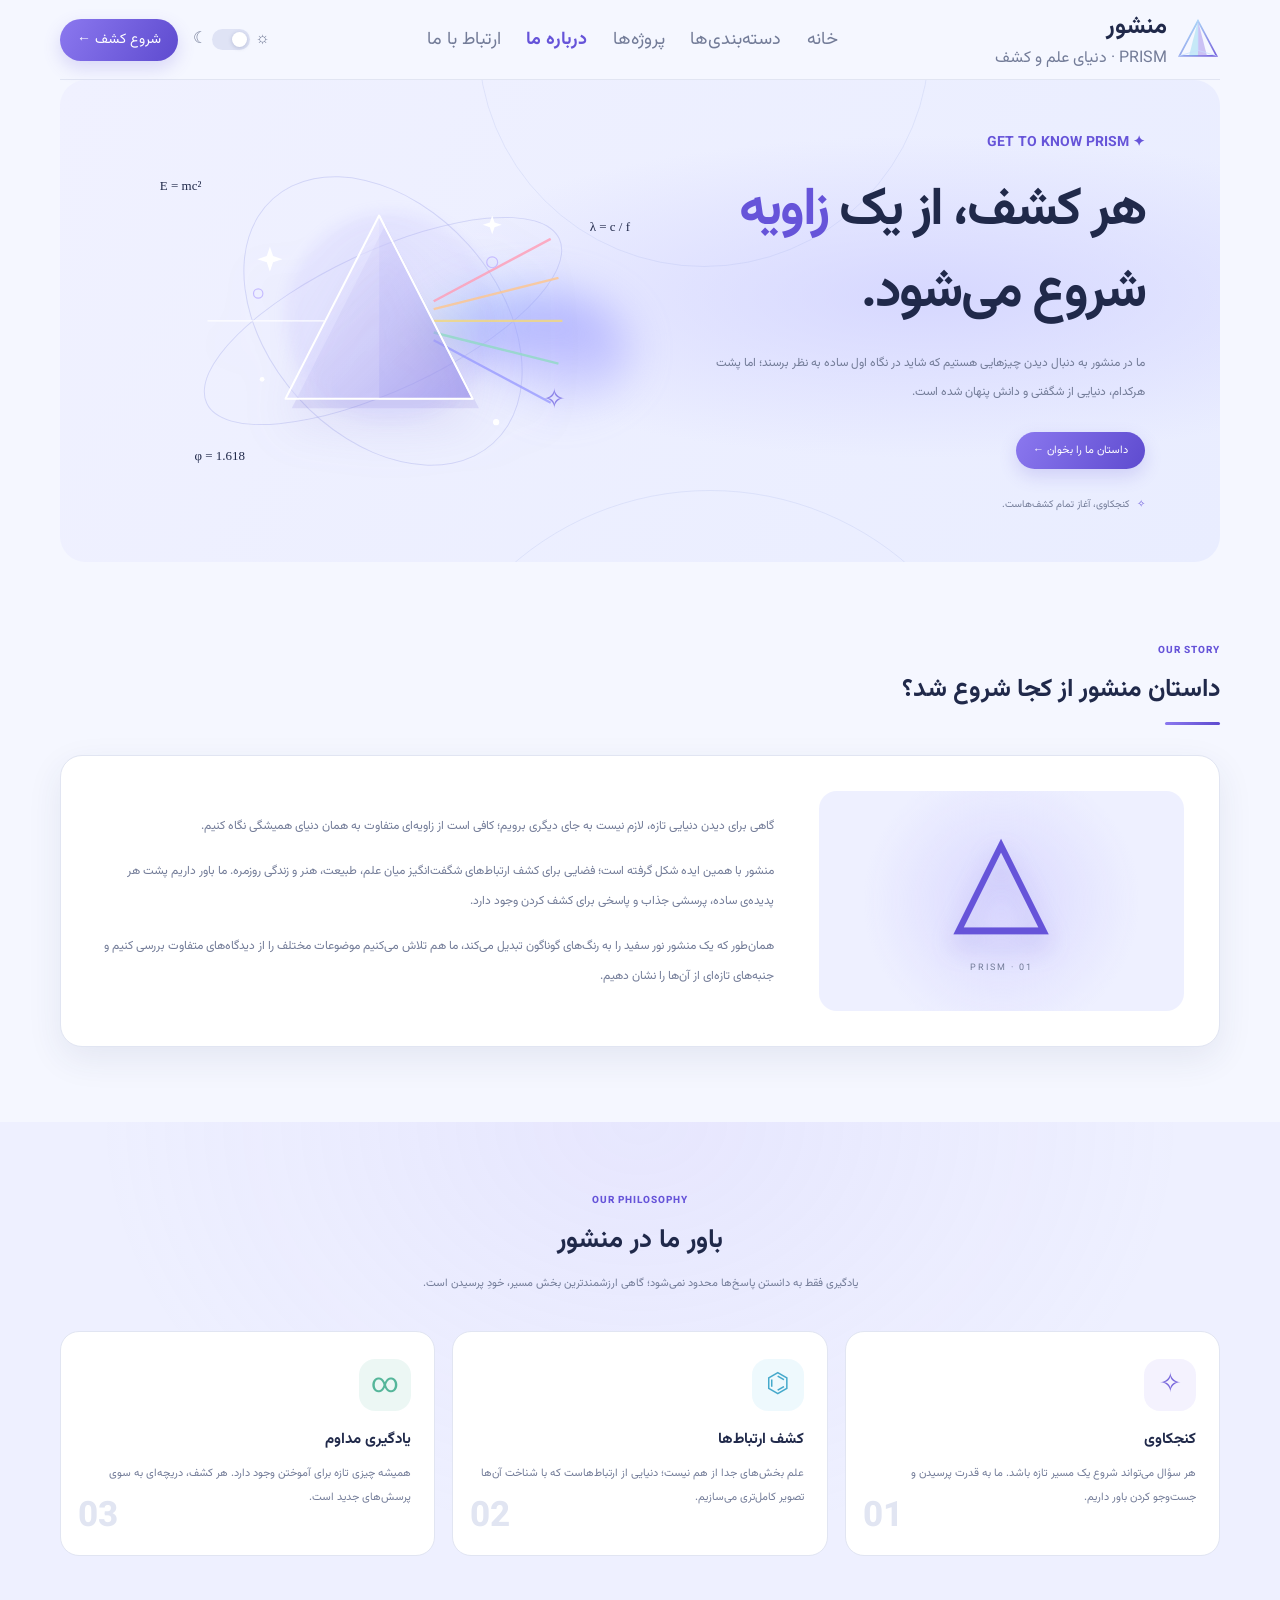
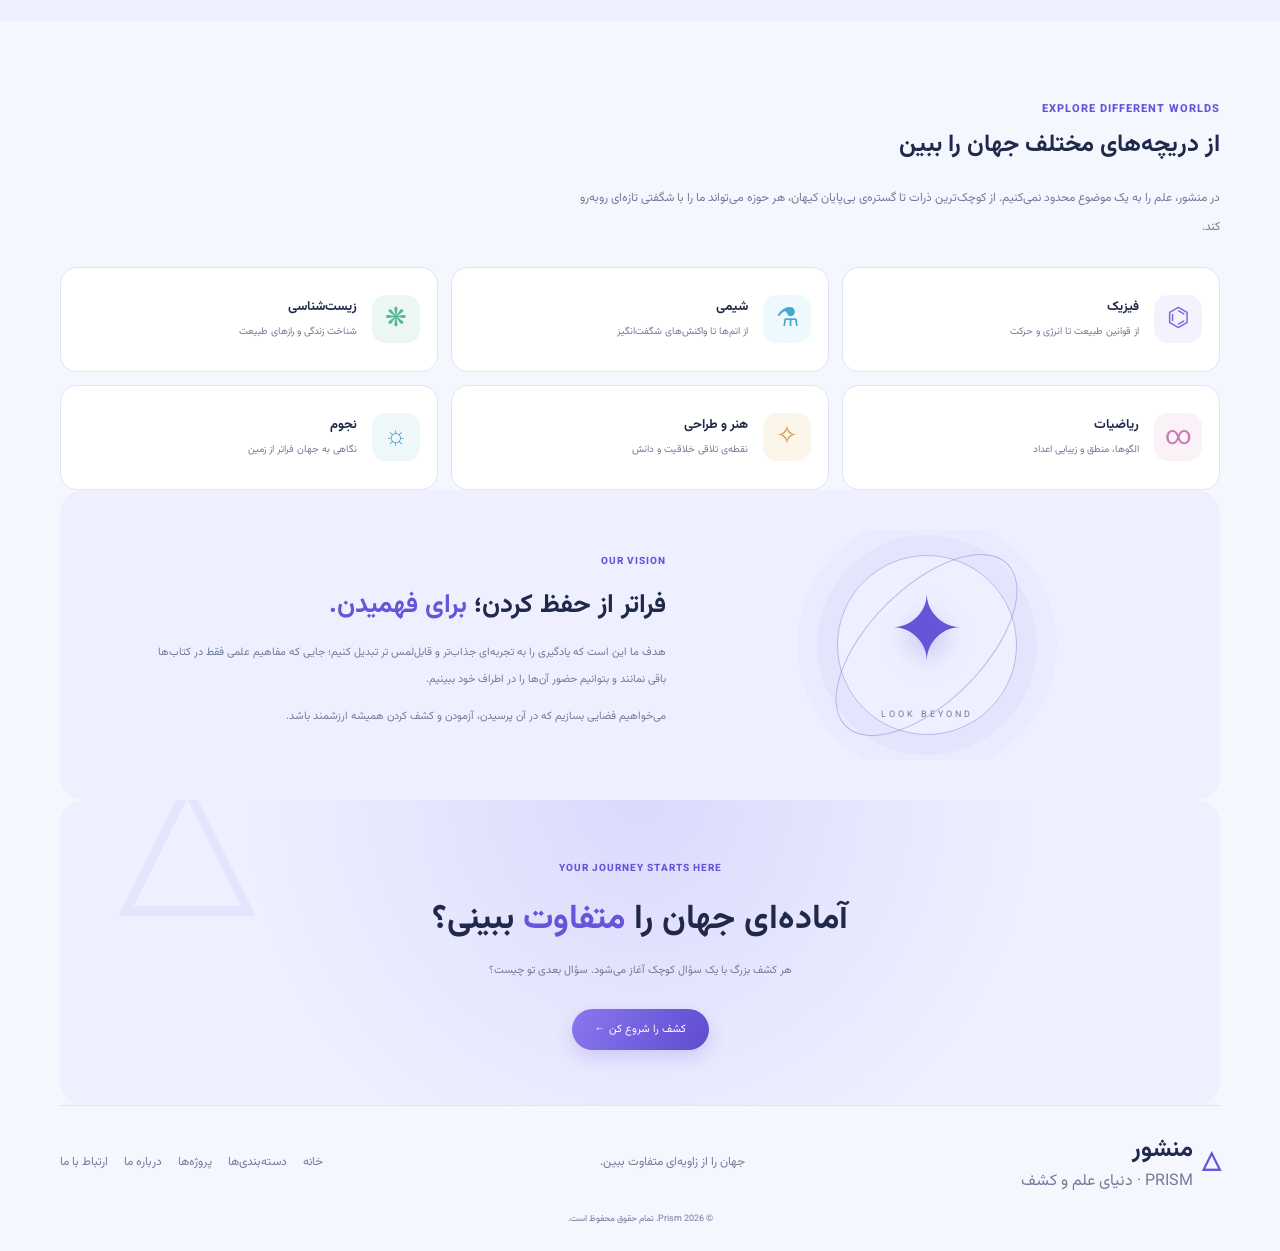
==== commit bf4a19a7: "about develop" ====
--- a/about.html
+++ b/about.html
@@ -9,8 +9,9 @@
       href="https://fonts.googleapis.com/css2?family=Vazirmatn:wght@400;500;600;700;800&display=swap"
       rel="stylesheet"
     />
+    <link rel="stylesheet" href="./assets/styles/root.css" />
+    <link rel="stylesheet" href="./assets/styles/about.css" />
     <link rel="stylesheet" href="./assets/styles/index.css" />
-    <link rel="stylesheet" href="./assets/styles/about.css" />
   </head>
   <body>
     <input type="checkbox" id="theme" class="theme-toggle" />
--- a/assets/styles/root.css
+++ b/assets/styles/root.css
@@ -0,0 +1,29 @@
+:root {
+  /* Main colors */
+  --bg: #f5f7ff;
+  --surface: #ffffff;
+  --soft: #eef0ff;
+  --text: #20294a;
+  --muted: #737c98;
+  --line: #e1e5f2;
+  --primary: #6654d9;
+  --shadow: 0 12px 35px #2e366a16;
+  /* Prism colors */
+  --prism-glass: #c8c5ff;
+  --prism-shadow: #6555c9;
+  --prism-glow: #a99fff;
+  --prism-reflection: #ffffff;
+  /* Rainbow colors */
+  --rainbow-pink: #ff8ca8;
+  --rainbow-orange: #ffc58b;
+  --rainbow-yellow: #f6e58d;
+  --rainbow-green: #9adbc4;
+  --rainbow-purple: #9b9bff;
+  --rainbow-blue: #67baff77;
+  /* Decorative colors */
+  --prism-sparkle: #ffffff;
+  --prism-decoration: #c4baff;
+  --formula-color: #7775b6;
+  --purple-600: #7968dc;
+  --cyan: #55b69a;
+}
--- a/assets/styles/about.css
+++ b/assets/styles/about.css
@@ -111,11 +111,11 @@
   border-radius: 50%;
   background: conic-gradient(
     from 250deg at 10% 50%,
-    #ff6c8c77,
-    #ffcf6c77,
-    #70e6c977,
-    #67baff77,
-    #a78aff77,
+    var(--rainbow-pink),
+    var(--rainbow-orange),
+    var(--rainbow-green),
+    var(--rainbow-blue),
+    var(--rainbow-purple),
     transparent 65%
   );
   filter: blur(22px);
@@ -124,7 +124,7 @@
 
 .about-formula {
   position: absolute;
-  color: #7775b6;
+  color: var(--formula--color);
   font: 13px Georgia;
   z-index: 3;
 }
@@ -266,7 +266,7 @@
   font-size: 27px;
 }
 .purple-icon {
-  color: #7968dc;
+  color: var(--purple-600);
   background: #8c79ef19;
 }
 .blue-icon {
@@ -274,7 +274,7 @@
   background: #5cc6e51b;
 }
 .green-icon {
-  color: #55b69a;
+  color: var(--cyan);
   background: #55b69a1c;
 }
 .belief-card h3 {
@@ -345,7 +345,7 @@
   line-height: 1.9;
 }
 .field-purple > span {
-  color: #7968dc;
+  color: var(--purple-600);
   background: #8c79ef19;
 }
 .field-blue > span {
@@ -353,7 +353,7 @@
   background: #5cc6e51b;
 }
 .field-green > span {
-  color: #55b69a;
+  color: var(--cyan);
   background: #55b69a1c;
 }
 .field-pink > span {
--- a/assets/styles/index.css
+++ b/assets/styles/index.css
@@ -1,31 +1,3 @@
-:root {
-  /* Main colors */
-  --bg: #f5f7ff;
-  --surface: #ffffff;
-  --soft: #eef0ff;
-  --text: #20294a;
-  --muted: #737c98;
-  --line: #e1e5f2;
-  --primary: #6654d9;
-  --shadow: 0 12px 35px #2e366a16;
-
-  /* Prism colors */
-  --prism-glass: #c8c5ff;
-  --prism-shadow: #6555c9;
-  --prism-glow: #a99fff;
-  --prism-reflection: #ffffff;
-
-  /* Rainbow colors */
-  --rainbow-pink: #ff8ca8;
-  --rainbow-orange: #ffc58b;
-  --rainbow-yellow: #f6e58d;
-  --rainbow-green: #9adbc4;
-  --rainbow-purple: #9b9bff;
-
-  /* Decorative colors */
-  --prism-sparkle: #ffffff;
-  --prism-decoration: #c4baff;
-}
 * {
   box-sizing: border-box;
 }
@@ -83,18 +55,18 @@
 }
 .brand strong,
 .brand b {
+  font-size: 24px;
+}
+.brand small {
+  font-size: 16px;
+  color: var(--muted);
+}
+.navbar {
+  display: flex;
+  gap: clamp(12px, 2vw, 27px);
+}
+.navbar a {
   font-size: 18px;
-}
-.brand small {
-  font-size: 9px;
-  color: var(--muted);
-}
-.navbar {
-  display: flex;
-  gap: clamp(12px, 2vw, 27px);
-}
-.navbar a {
-  font-size: 11px;
   color: var(--muted);
   transition: color 0.2s;
 }
@@ -138,13 +110,12 @@
   color: white;
   border-radius: 25px;
   padding: 10px 17px;
-  font-size: 11px;
+  font-size: 14px;
   box-shadow: 0 7px 18px #6654d933;
 }
 
 .hero {
   position: relative;
-  isolation: isolate;
   overflow: hidden;
   margin-top: 20px;
   min-height: 475px;
@@ -183,7 +154,7 @@
 }
 .eyebrow {
   color: var(--primary);
-  font-size: 10px;
+  font-size: 14px;
   font-weight: 700;
 }
 .hero h1 {
@@ -197,11 +168,11 @@
   color: var(--primary);
 }
 .hero h3 {
-  font-size: 15px;
+  font-size: 16px;
   margin: 0 0 9px;
 }
 .hero-content p {
-  font-size: 12px;
+  font-size: 14px;
   color: var(--muted);
   line-height: 2.2;
   max-width: 430px;
@@ -232,13 +203,12 @@
 .hero-note {
   display: block;
   color: var(--muted);
-  font-size: 10px;
+  font-size: 12px;
   margin-top: 25px;
 }
 .hero-visual {
   position: relative;
   min-height: 350px;
-
   display: grid;
   place-items: center;
 }
@@ -249,7 +219,7 @@
 }
 .formula {
   position: absolute;
-  color: #7775b6;
+  color: var(--formula-color);
   font: 14px Georgia;
   z-index: 3;
 }
@@ -320,7 +290,7 @@
 }
 .section-heading small,
 .about-content > small {
-  font-size: 9px;
+  font-size: 11px;
   color: var(--primary);
   font-weight: 800;
   letter-spacing: 1px;
@@ -330,18 +300,42 @@
   font-size: 24px;
   margin: 5px 0 0;
 }
-.section-heading a {
-  font-size: 11px;
+.see-more {
+  font-size: 14px;
   color: var(--primary);
 }
 .section-heading p {
-  font-size: 11px;
+  font-size: 14px;
   color: var(--muted);
 }
 .categories {
   display: grid;
   grid-template-columns: repeat(6, 1fr);
   gap: 12px;
+  justify-content: center;
+}
+.categories .category:nth-child(n + 5) {
+  display: none;
+}
+.categories-toggle {
+  display: none;
+}
+.categories-toggle:checked ~ .categories .category {
+  display: flex;
+}
+.see-more {
+  display: block;
+  margin: 20px auto 0;
+  font-size: 18px;
+  color: var(--primary);
+  cursor: pointer;
+}
+.categories-toggle:checked ~ .see-more {
+  font-size: 0;
+}
+.categories-toggle:checked ~ .see-more::after {
+  content: "نمایش کمتر";
+  font-size: 16px;
 }
 .category {
   min-height: 135px;
@@ -367,14 +361,14 @@
   height: 45px;
   border-radius: 14px;
   background: #8c79ef19;
-  color: #7968dc;
+  color: var(--purple-600);
   font-size: 25px;
 }
 .category strong {
+  font-size: 14px;
+}
+.category small {
   font-size: 12px;
-}
-.category small {
-  font-size: 9px;
   color: var(--muted);
 }
 .blue i {
@@ -382,7 +376,7 @@
   background: #5cc6e51b;
 }
 .green i {
-  color: #55b69a;
+  color: var(--cyan);
   background: #55b69a1c;
 }
 .pink i {
@@ -432,14 +426,14 @@
   font-size: 40px;
 }
 .feature small {
-  font-size: 9px;
+  font-size: 11px;
 }
 .feature h2 {
   font-size: 18px;
   margin: 5px 0;
 }
 .feature p {
-  font-size: 10px;
+  font-size: 12px;
   line-height: 2;
   color: #ffffffdf;
   margin: 0;
@@ -450,7 +444,7 @@
   color: #51469b;
   border-radius: 22px;
   padding: 8px 14px;
-  font-size: 10px;
+  font-size: 12px;
   margin-top: 13px;
 }
 
@@ -527,14 +521,14 @@
 }
 .project-info small {
   color: var(--primary);
-  font-size: 9px;
+  font-size: 11px;
 }
 .project-info h3 {
   font-size: 14px;
   margin: 5px 0;
 }
 .project-info p {
-  font-size: 10px;
+  font-size: 12px;
   color: var(--muted);
   margin: 0;
 }
@@ -582,7 +576,7 @@
   color: #65bccc;
 }
 .about-content p {
-  font-size: 12px;
+  font-size: 14px;
   line-height: 2.3;
   color: var(--muted);
   max-width: 540px;
@@ -606,7 +600,7 @@
 }
 .footer > p,
 .footer-links {
-  font-size: 10px;
+  font-size: 12px;
   color: var(--muted);
 }
 .footer-links {
@@ -653,13 +647,19 @@
     gap: 11px;
   }
   .navbar a {
-    font-size: 9px;
+    font-size: 11px;
   }
   .small-btn {
     display: none;
   }
   .categories {
     grid-template-columns: repeat(3, 1fr);
+  }
+  .categories .category:nth-child(n + 4) {
+    display: none;
+  }
+  .categories-toggle:checked ~ .categories .category {
+    display: flex;
   }
   .hero {
     padding: 40px;
@@ -672,6 +672,16 @@
 @media (max-width: 650px) {
   .container {
     width: calc(100% - 28px);
+  }
+  .see-more {
+    display: none;
+  }
+  .categories {
+    grid-template-columns: repeat(2, 1fr);
+    gap: 9px;
+  }
+  .categories .category:nth-child(n + 4) {
+    display: flex;
   }
   .header {
     padding-block: 12px;
@@ -685,10 +695,12 @@
     width: 100%;
     overflow: auto;
     padding: 5px 0 8px;
+    justify-content: center;
+    flex-wrap: wrap;
   }
   .navbar a {
     white-space: nowrap;
-    font-size: 10px;
+    font-size: 14px;
   }
   .header-actions {
     margin-inline-start: auto;
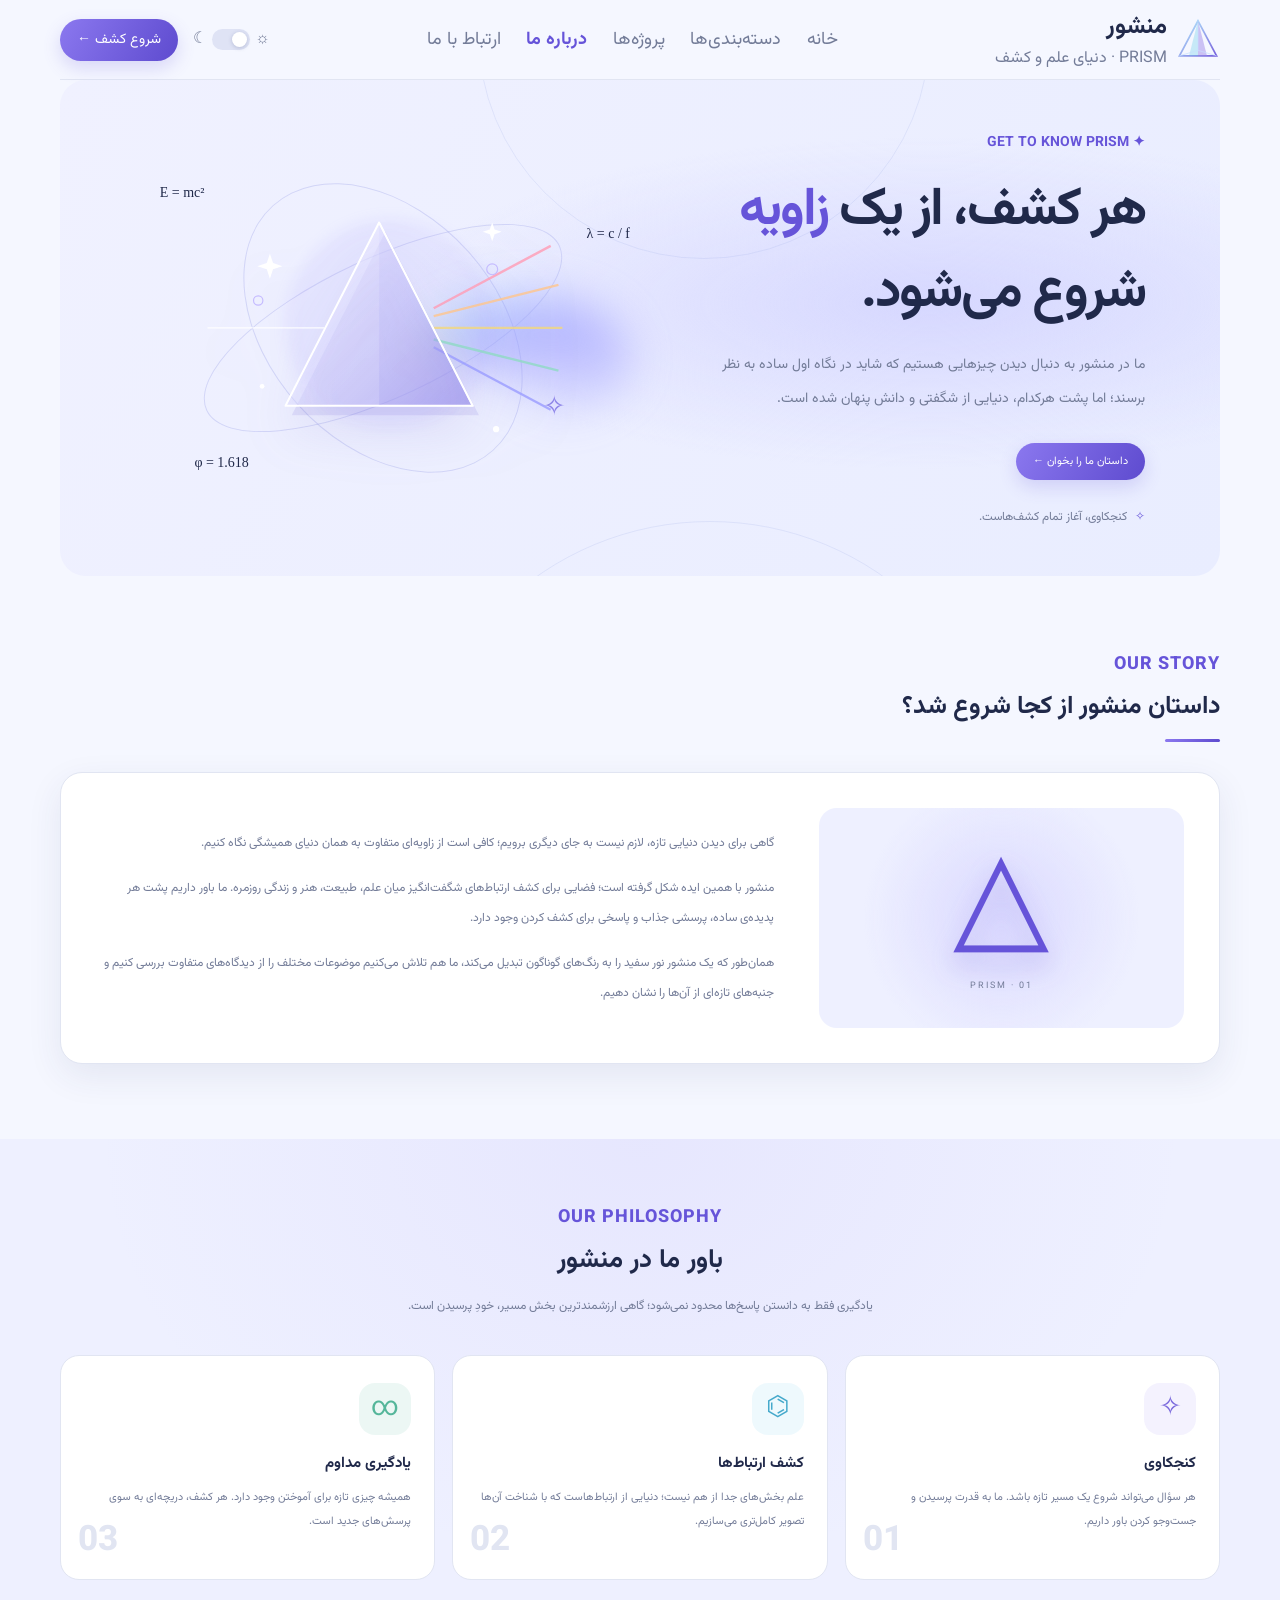
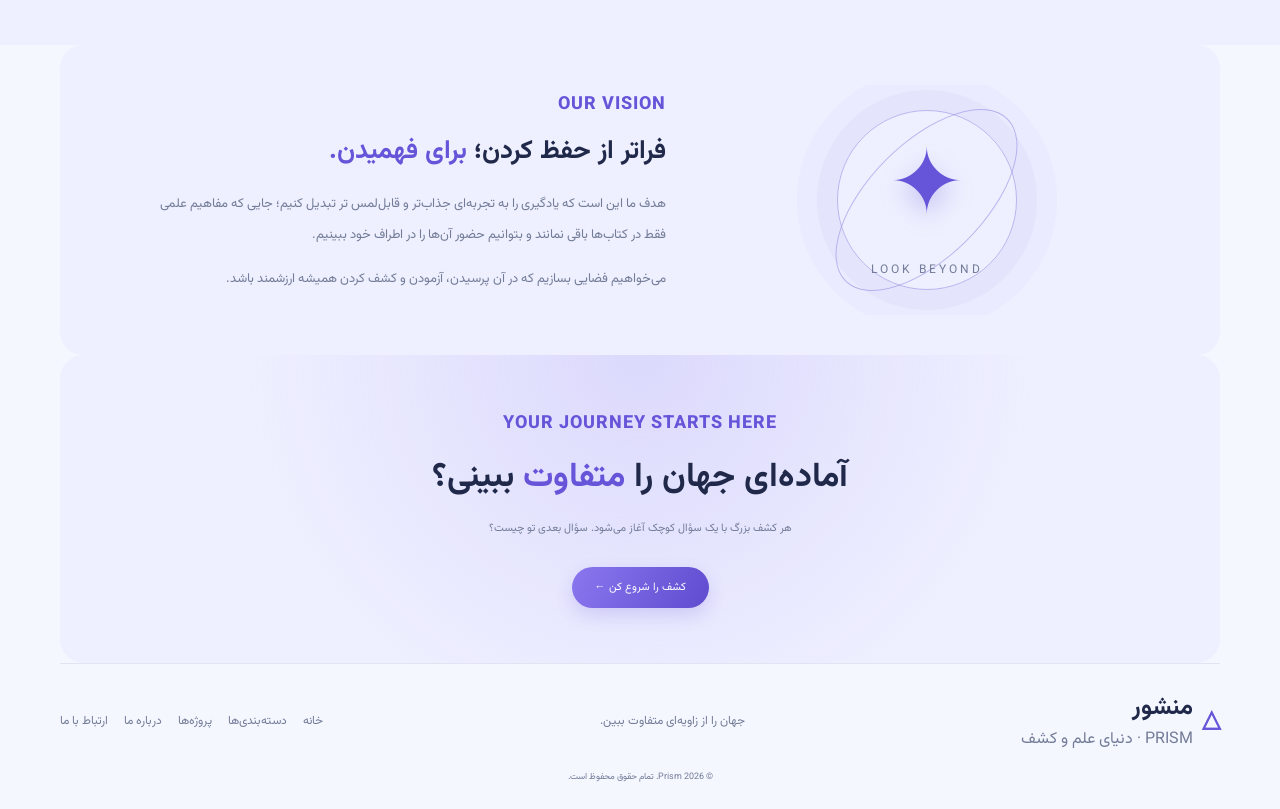
==== commit 70671802: "fix2/main page" ====
--- a/about.html
+++ b/about.html
@@ -369,63 +369,6 @@
             </div>
           </div>
         </section>
-        <section class="fields-section container">
-          <div class="section-heading">
-            <div>
-              <small>EXPLORE DIFFERENT WORLDS</small>
-              <h2>از دریچه‌های مختلف جهان را ببین</h2>
-            </div>
-          </div>
-          <p class="fields-description">
-            در منشور، علم را به یک موضوع محدود نمی‌کنیم. از کوچک‌ترین ذرات تا
-            گستره‌ی بی‌پایان کیهان، هر حوزه می‌تواند ما را با شگفتی تازه‌ای
-            روبه‌رو کند.
-          </p>
-          <div class="fields-grid">
-            <article class="field-card field-purple">
-              <span>⌬</span>
-              <div>
-                <h3>فیزیک</h3>
-                <p>از قوانین طبیعت تا انرژی و حرکت</p>
-              </div>
-            </article>
-            <article class="field-card field-blue">
-              <span>⚗</span>
-              <div>
-                <h3>شیمی</h3>
-                <p>از اتم‌ها تا واکنش‌های شگفت‌انگیز</p>
-              </div>
-            </article>
-            <article class="field-card field-green">
-              <span>❋</span>
-              <div>
-                <h3>زیست‌شناسی</h3>
-                <p>شناخت زندگی و رازهای طبیعت</p>
-              </div>
-            </article>
-            <article class="field-card field-pink">
-              <span>∞</span>
-              <div>
-                <h3>ریاضیات</h3>
-                <p>الگوها، منطق و زیبایی اعداد</p>
-              </div>
-            </article>
-            <article class="field-card field-orange">
-              <span>✧</span>
-              <div>
-                <h3>هنر و طراحی</h3>
-                <p>نقطه‌ی تلاقی خلاقیت و دانش</p>
-              </div>
-            </article>
-            <article class="field-card field-cyan">
-              <span>☼</span>
-              <div>
-                <h3>نجوم</h3>
-                <p>نگاهی به جهان فراتر از زمین</p>
-              </div>
-            </article>
-          </div>
-        </section>
         <section class="vision-section container">
           <div class="vision-art">
             <div class="vision-circle circle-one"></div>
--- a/assets/styles/about.css
+++ b/assets/styles/about.css
@@ -58,7 +58,7 @@
 }
 .about-hero-content > p {
   max-width: 450px;
-  font-size: 12px;
+  font-size: 14px;
   line-height: 2.4;
   color: var(--muted);
 }
@@ -70,7 +70,7 @@
 .hero-caption {
   margin-top: 28px;
   color: var(--muted);
-  font-size: 10px;
+  font-size: 12px;
 }
 .hero-caption span {
   color: var(--primary);
@@ -125,7 +125,7 @@
 .about-formula {
   position: absolute;
   color: var(--formula--color);
-  font: 13px Georgia;
+  font: 14px Georgia;
   z-index: 3;
 }
 .formula-a {
@@ -161,7 +161,7 @@
 .vision-content > small,
 .about-cta > small {
   color: var(--primary);
-  font-size: 10px;
+  font-size: 18px;
   font-weight: 800;
   letter-spacing: 1px;
 }
@@ -234,7 +234,7 @@
   margin: 8px 0;
 }
 .center-heading p {
-  font-size: 11px;
+  font-size: 12px;
   line-height: 2.2;
   color: var(--muted);
 }
@@ -335,11 +335,11 @@
   font-size: 26px;
 }
 .field-card h3 {
-  font-size: 13px;
+  font-size: 16px;
   margin: 0 0 5px;
 }
 .field-card p {
-  font-size: 10px;
+  font-size: 12px;
   color: var(--muted);
   margin: 0;
   line-height: 1.9;
@@ -413,7 +413,7 @@
 }
 .vision-art > small {
   z-index: 2;
-  font-size: 9px;
+  font-size: 12px;
   letter-spacing: 3px;
   color: var(--muted);
 }
@@ -423,14 +423,13 @@
   margin: 10px 0;
 }
 .vision-content p {
-  font-size: 11px;
+  font-size: 13px;
   line-height: 2.4;
   color: var(--muted);
 }
 
 .about-cta {
   position: relative;
-  isolation: isolate;
   overflow: hidden;
   margin-top: 75px;
   margin-bottom: 70px;
@@ -530,7 +529,7 @@
     width: 270px;
   }
   .about-formula {
-    font-size: 11px;
+    font-size: 12px;
   }
   .story-section,
   .fields-section {
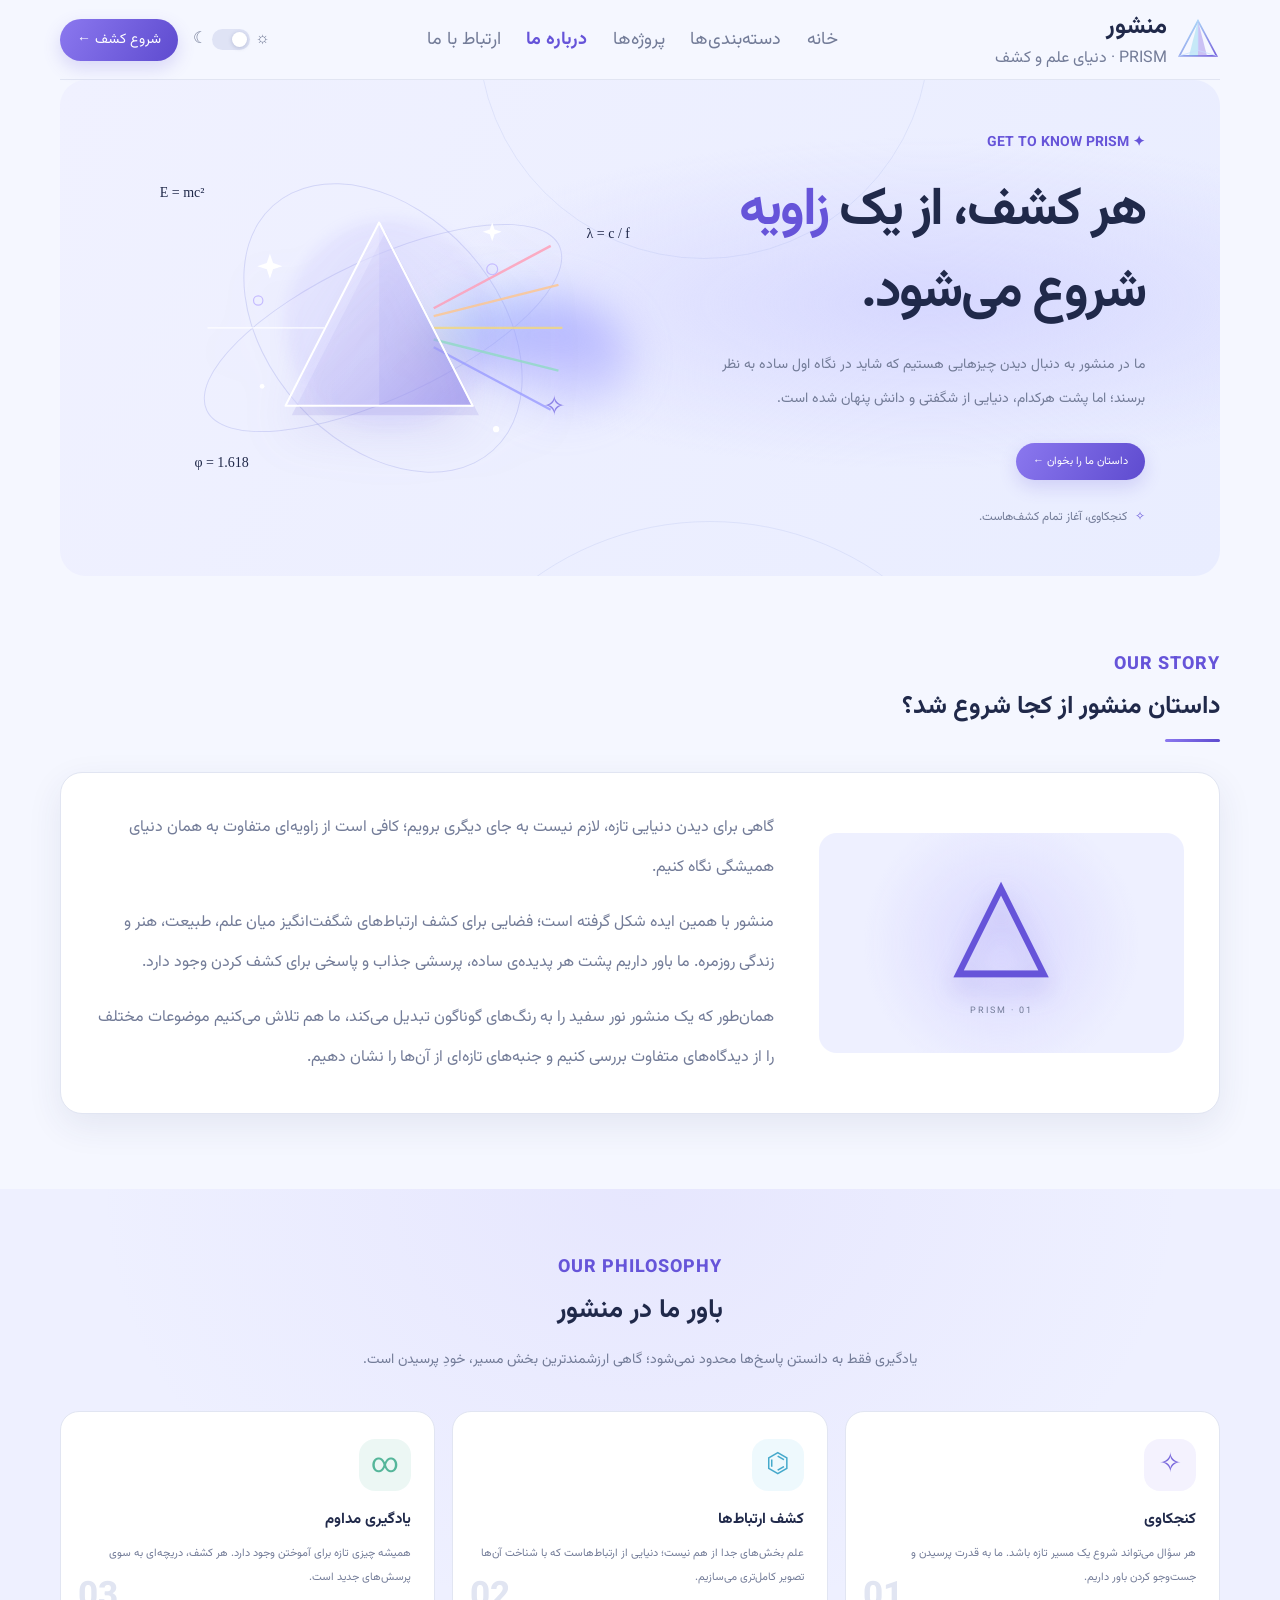
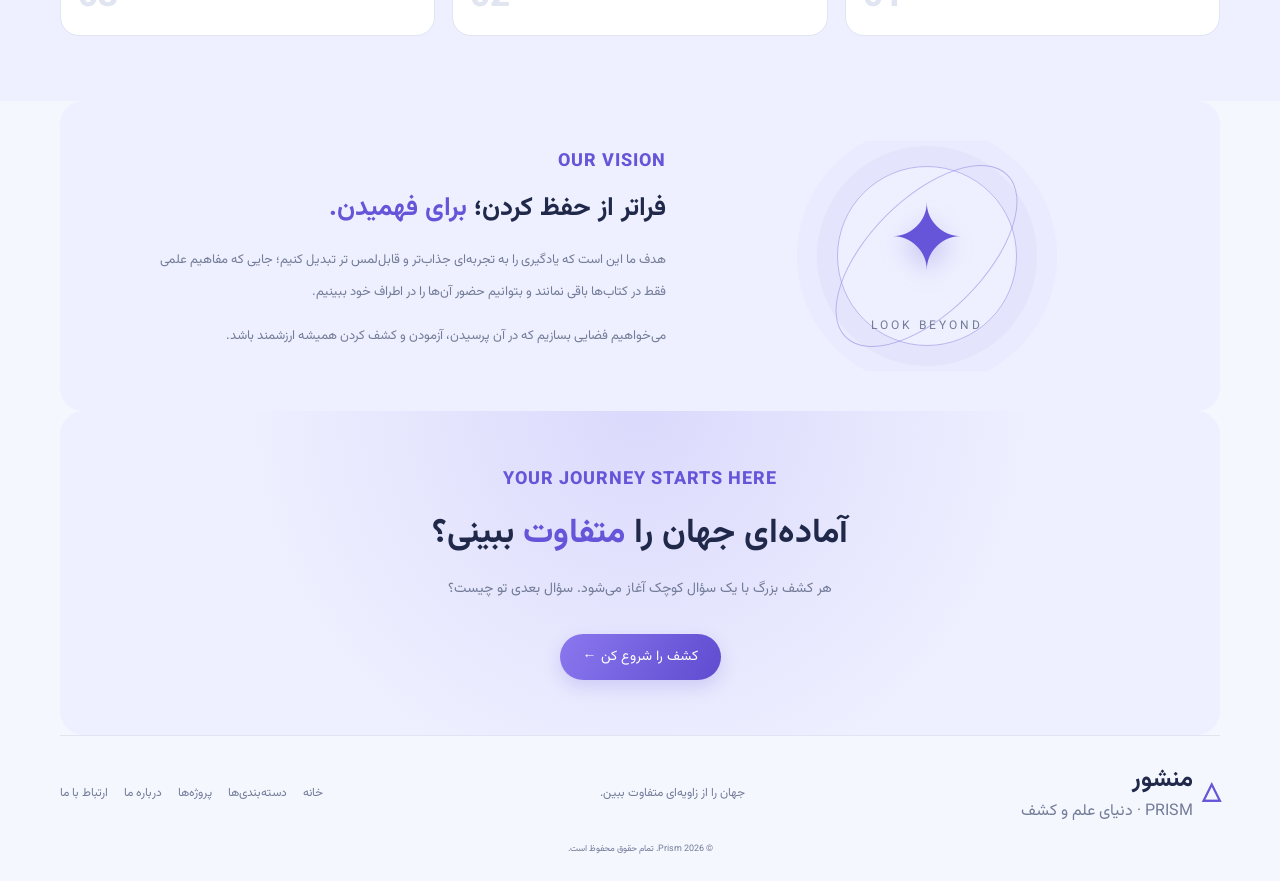
==== commit d0fb6a2e: "font-sizes" ====
--- a/about.html
+++ b/about.html
@@ -342,7 +342,7 @@
               <article class="belief-card">
                 <div class="belief-icon purple-icon">✧</div>
                 <h3>کنجکاوی</h3>
-                <p>
+                <p class="belief-info">
                   هر سؤال می‌تواند شروع یک مسیر تازه باشد. ما به قدرت پرسیدن و
                   جست‌وجو کردن باور داریم.
                 </p>
@@ -351,7 +351,7 @@
               <article class="belief-card">
                 <div class="belief-icon blue-icon">⌬</div>
                 <h3>کشف ارتباط‌ها</h3>
-                <p>
+                <p class="belief-info">
                   علم بخش‌های جدا از هم نیست؛ دنیایی از ارتباط‌هاست که با شناخت
                   آن‌ها تصویر کامل‌تری می‌سازیم.
                 </p>
@@ -360,7 +360,7 @@
               <article class="belief-card">
                 <div class="belief-icon green-icon">∞</div>
                 <h3>یادگیری مداوم</h3>
-                <p>
+                <p class="belief-info">
                   همیشه چیزی تازه برای آموختن وجود دارد. هر کشف، دریچه‌ای به سوی
                   پرسش‌های جدید است.
                 </p>
@@ -401,7 +401,7 @@
             <em>متفاوت</em> ببینی؟
           </h2>
           <p>هر کشف بزرگ با یک سؤال کوچک آغاز می‌شود. سؤال بعدی تو چیست؟</p>
-          <a href="index.html#topics" class="cta-button"> کشف را شروع کن ← </a>
+          <a href="index.html#topics" class="cta-button">کشف را شروع کن ←</a>
         </section>
       </main>
       <footer class="footer container" id="contact">
--- a/assets/styles/about.css
+++ b/assets/styles/about.css
@@ -210,7 +210,7 @@
 }
 .story-text p {
   color: var(--muted);
-  font-size: 12px;
+  font-size: 16px;
   line-height: 2.5;
   margin: 0 0 15px;
 }
@@ -234,7 +234,7 @@
   margin: 8px 0;
 }
 .center-heading p {
-  font-size: 12px;
+  font-size: 14px;
   line-height: 2.2;
   color: var(--muted);
 }
@@ -444,7 +444,7 @@
   margin: 13px 0;
 }
 .about-cta p {
-  font-size: 11px;
+  font-size: 14px;
   color: var(--muted);
   line-height: 2.2;
 }
@@ -454,7 +454,7 @@
   padding: 12px 23px;
   border-radius: 25px;
   color: white;
-  font-size: 11px;
+  font-size: 14px;
   background: linear-gradient(120deg, #8b78ef, #5e4bcf);
   box-shadow: 0 7px 18px #6654d933;
   transition: 0.25s;
--- a/assets/styles/index.css
+++ b/assets/styles/index.css
@@ -182,6 +182,9 @@
   flex-wrap: wrap;
   gap: 11px;
   margin-top: 22px;
+}
+.hero-buttons a {
+  font-size: 14px;
 }
 
 .primary-btn,
@@ -426,14 +429,14 @@
   font-size: 40px;
 }
 .feature small {
-  font-size: 11px;
+  font-size: 14px;
 }
 .feature h2 {
   font-size: 18px;
   margin: 5px 0;
 }
 .feature p {
-  font-size: 12px;
+  font-size: 14px;
   line-height: 2;
   color: #ffffffdf;
   margin: 0;
@@ -444,7 +447,7 @@
   color: #51469b;
   border-radius: 22px;
   padding: 8px 14px;
-  font-size: 12px;
+  font-size: 14px;
   margin-top: 13px;
 }
 
